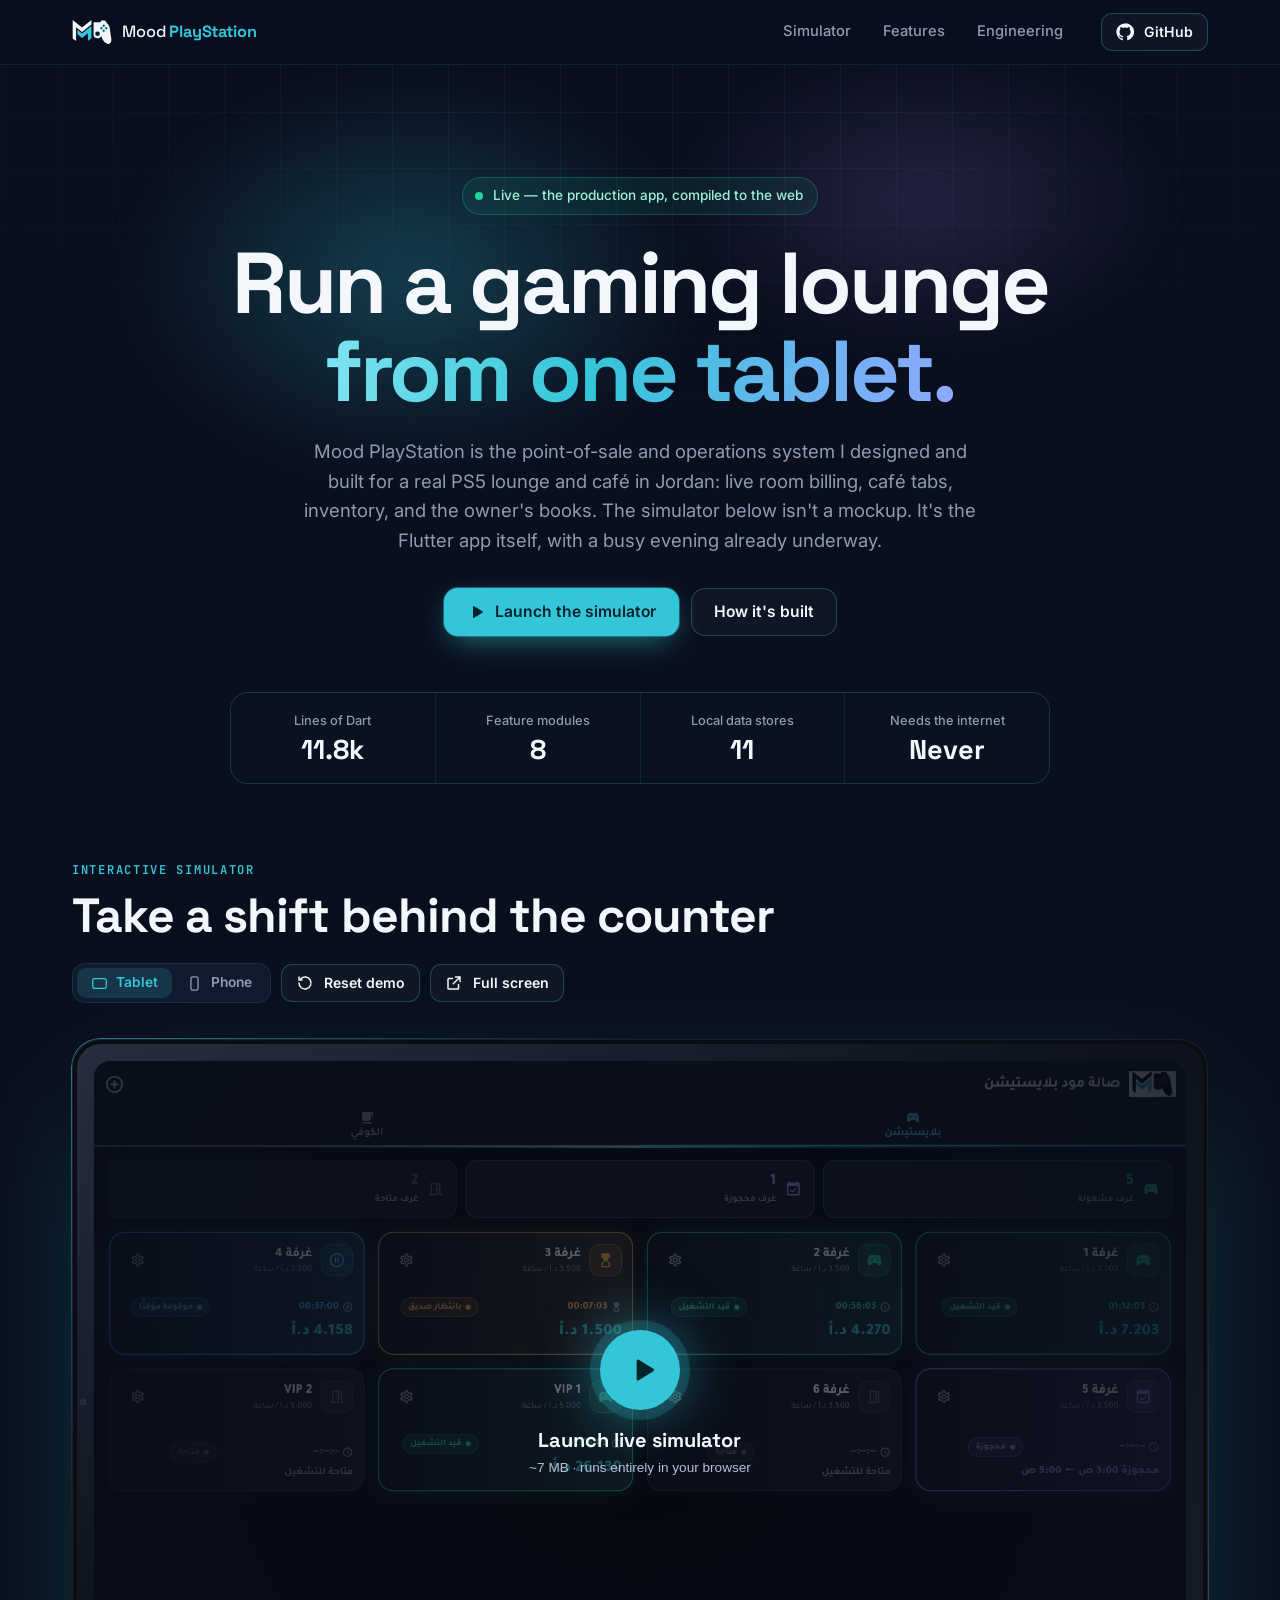
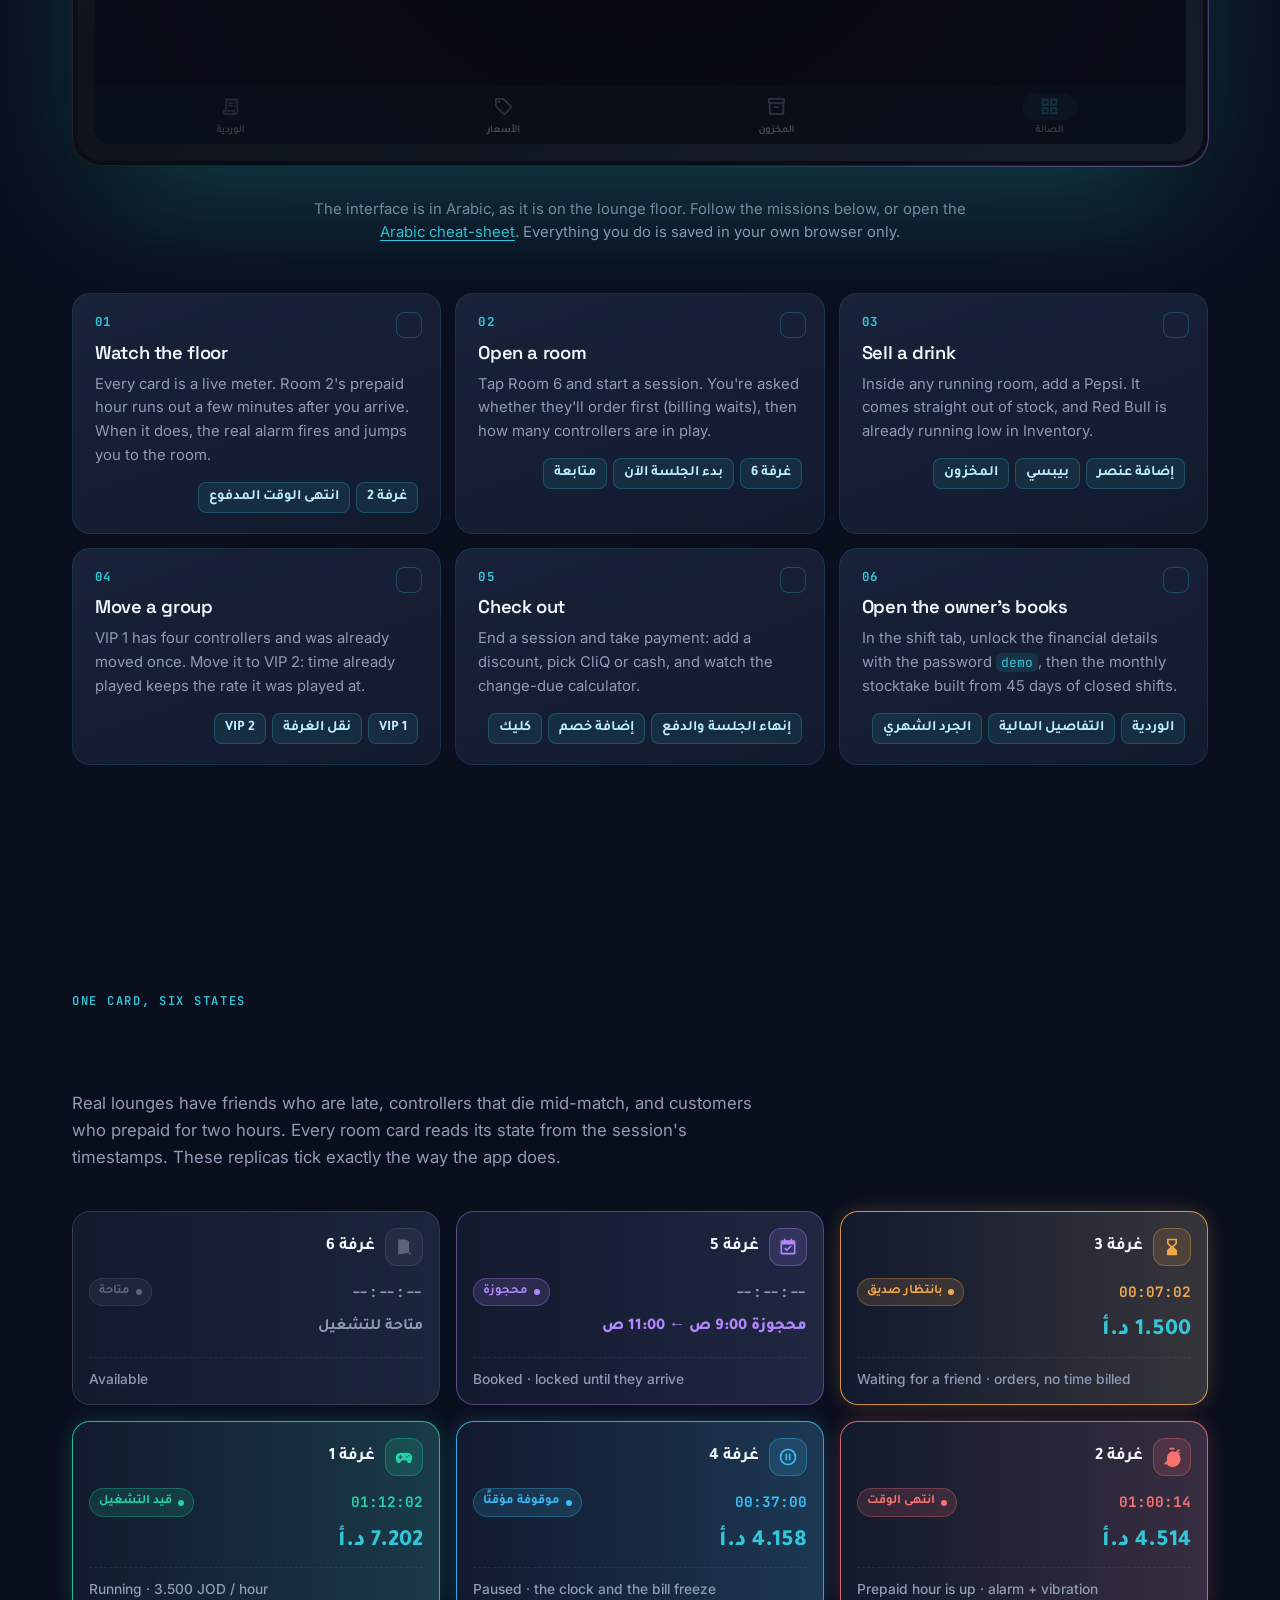
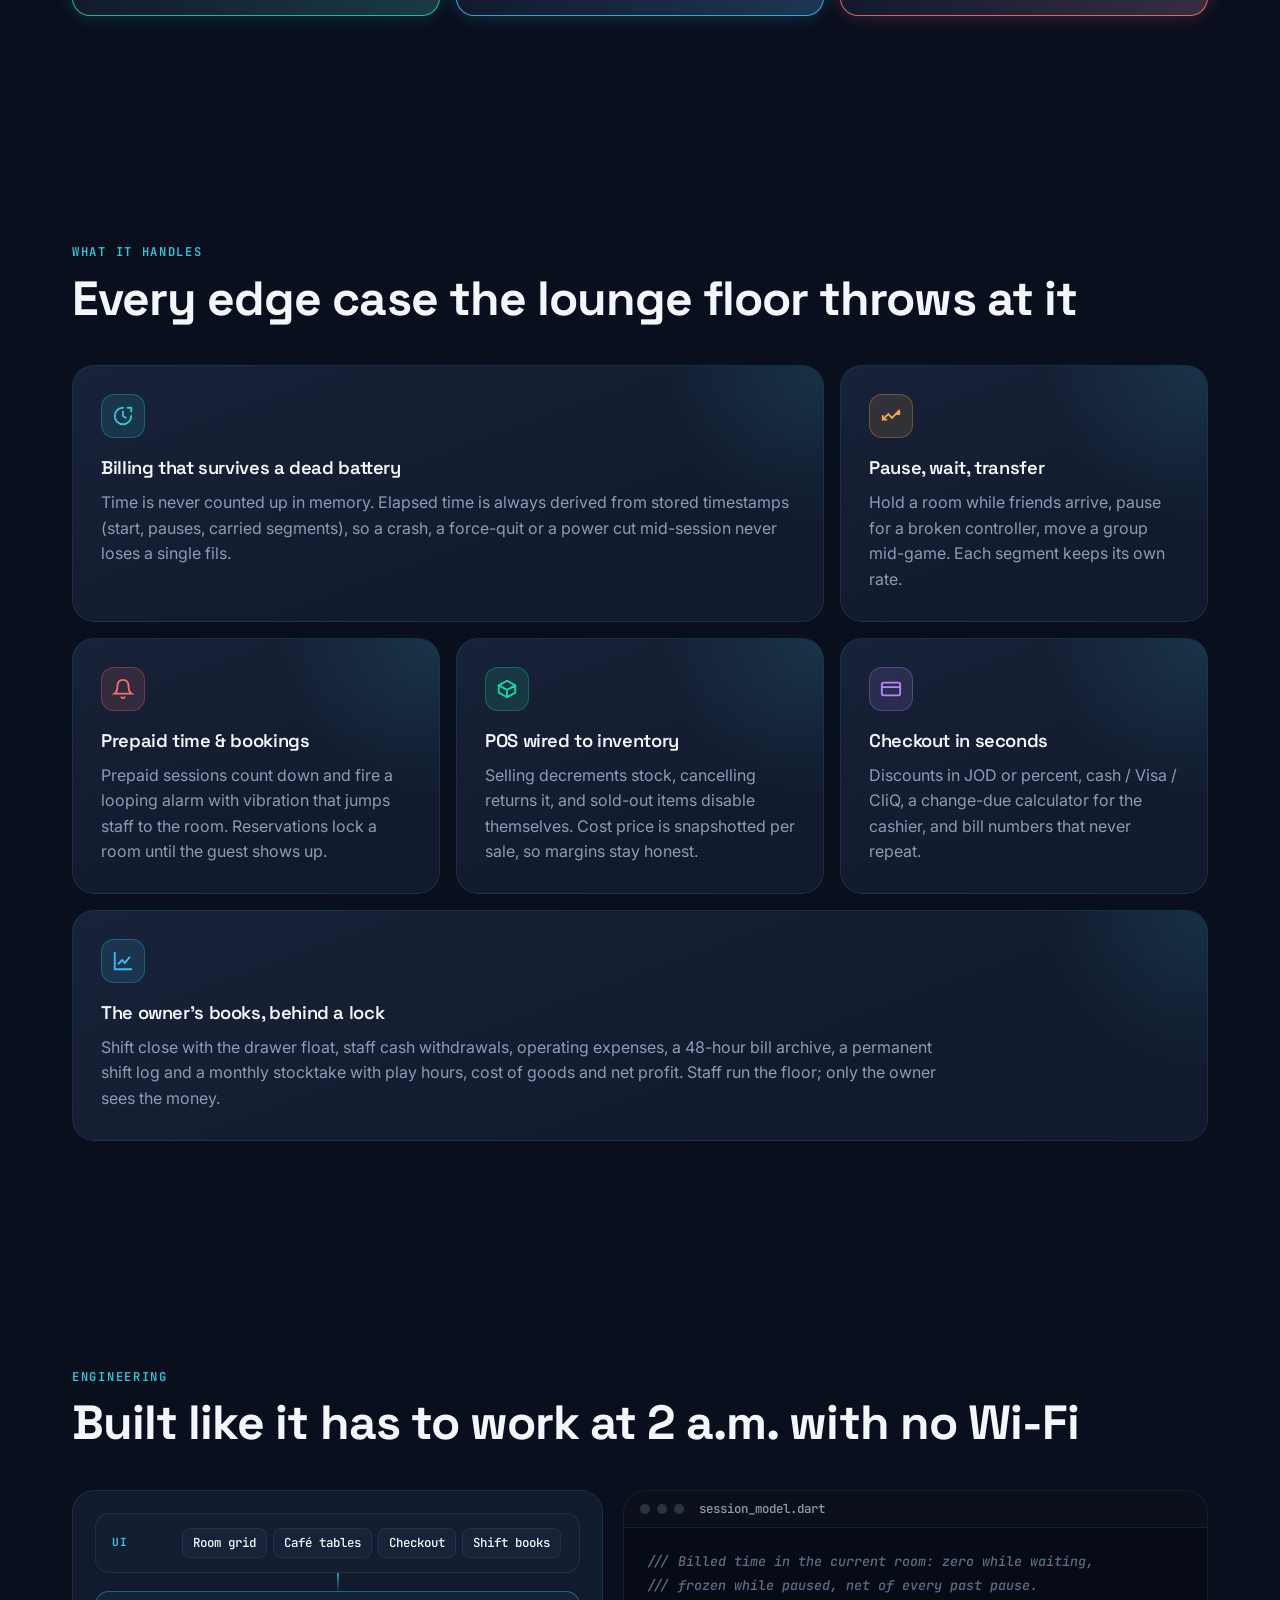
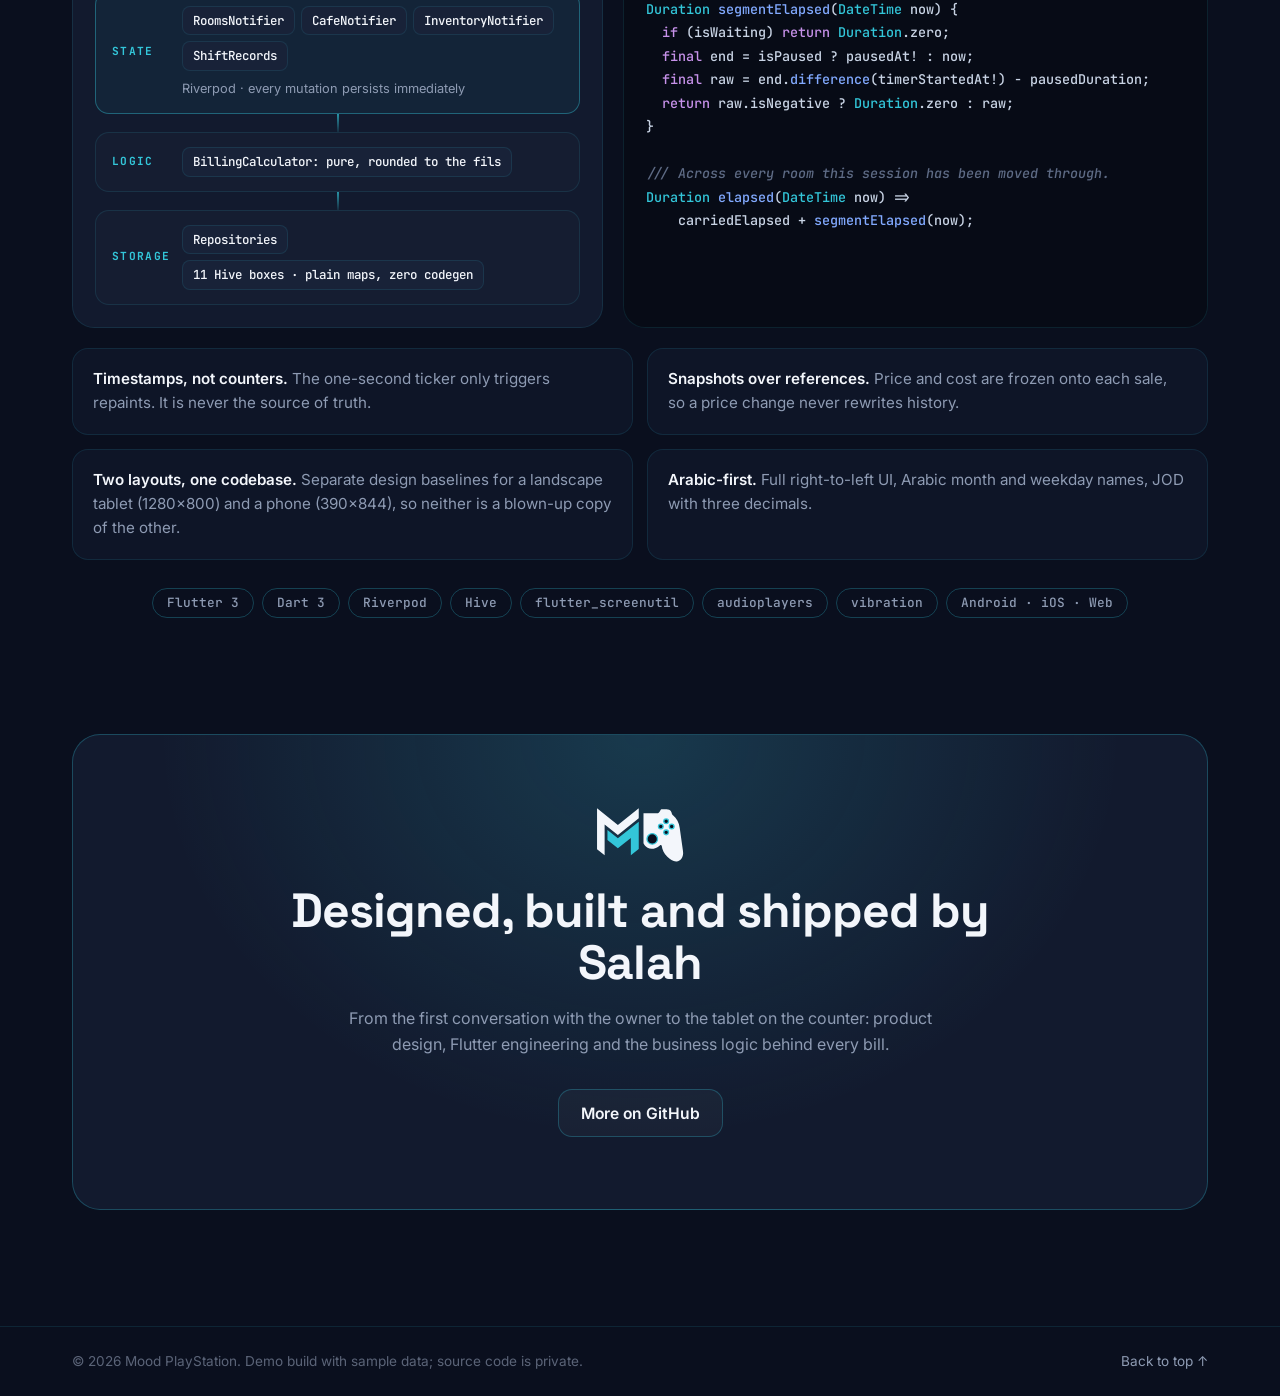
==== site/index.html @ 3b91df88 "Mood PlayStation live demo site Landing page, demo overlay for the app (seeded data, demo owner pass" ====
<!doctype html>
<html lang="en" class="no-js">
<head>
  <meta charset="utf-8">
  <meta name="viewport" content="width=device-width, initial-scale=1">
  <title>Mood PlayStation — Lounge OS, live</title>
  <meta name="description" content="The point-of-sale and operations system behind a real PS5 lounge and café in Jordan. Try the production Flutter app, running live in your browser.">
  <meta name="theme-color" content="#0A0F1E">

  <meta property="og:type" content="website">
  <meta property="og:title" content="Mood PlayStation — run a gaming lounge from one tablet">
  <meta property="og:description" content="Live room billing, café tabs, inventory and the owner's books. Try the real Flutter app in your browser.">
  <meta property="og:url" content="__SITE_URL__">
  <meta property="og:image" content="__SITE_URL__assets/og.jpg">
  <meta name="twitter:card" content="summary_large_image">

  <link rel="icon" href="assets/favicon.svg" type="image/svg+xml">
  <link rel="preconnect" href="https://fonts.googleapis.com">
  <link rel="preconnect" href="https://fonts.gstatic.com" crossorigin>
  <link href="https://fonts.googleapis.com/css2?family=Inter:wght@400;500;600&family=JetBrains+Mono:wght@500;700&family=Space+Grotesk:wght@500;600;700&family=Tajawal:wght@500;700;800&display=swap" rel="stylesheet">
  <link rel="stylesheet" href="styles.css">
</head>
<body>
  <svg width="0" height="0" style="position:absolute" aria-hidden="true">
    <symbol id="mark" viewBox="90 -20 1350 850">
      <path fill="currentColor" d="M113 0 429 252 746 0v152L429 405 228 244v468l-115-91Z"/>
      <path fill="#33C6D9" d="M271 328 429 455 746 202v414l-120 96V451L429 607 271 482Z"/>
      <path fill="currentColor" d="M818 76h210c12 0 22-8 32-21l20-35c5-4 10-4 20-4 50-2 100-4 120 14 20 15 25 35 28 50 4 15 10 20 17 25 55 45 95 115 103 195l50 350c12 90-38 150-98 156-50 4-100-36-140-71-50-45-80-115-85-167-5-13-20-15-29-5-56 52-136 65-186 37-30-15-50-40-62-68Z"/>
      <g fill="#0A0F1E" stroke="#33C6D9" stroke-width="20"><circle cx="1162" cy="197" r="36"/><circle cx="1081" cy="277" r="36"/><circle cx="1246" cy="277" r="36"/><circle cx="1162" cy="365" r="36"/><circle cx="951" cy="464" r="80"/></g>
    </symbol>
  </svg>

  <header class="nav">
    <div class="wrap nav__inner">
      <a class="brand" href="#top" aria-label="Mood PlayStation home">
        <svg class="brand__mark"><use href="#mark"/></svg>
        <span>Mood <b>PlayStation</b></span>
      </a>
      <nav class="nav__links" aria-label="Sections">
        <a href="#simulator">Simulator</a>
        <a href="#features">Features</a>
        <a href="#engineering">Engineering</a>
      </nav>
      <a class="btn btn--ghost btn--sm" data-profile="github" href="#" target="_blank" rel="noopener">
        <svg viewBox="0 0 24 24" aria-hidden="true"><path fill="currentColor" d="M12 .5a11.5 11.5 0 0 0-3.64 22.41c.58.1.79-.25.79-.56v-2c-3.2.7-3.87-1.37-3.87-1.37-.52-1.33-1.28-1.69-1.28-1.69-1.05-.72.08-.7.08-.7 1.16.08 1.77 1.19 1.77 1.19 1.03 1.77 2.7 1.26 3.36.96.1-.75.4-1.26.73-1.55-2.55-.29-5.24-1.28-5.24-5.68 0-1.26.45-2.28 1.19-3.09-.12-.29-.52-1.46.11-3.05 0 0 .97-.31 3.17 1.18a11 11 0 0 1 5.77 0c2.2-1.49 3.17-1.18 3.17-1.18.63 1.59.23 2.76.11 3.05.74.81 1.19 1.83 1.19 3.09 0 4.41-2.69 5.38-5.26 5.67.41.36.78 1.06.78 2.14v3.17c0 .31.21.67.8.56A11.5 11.5 0 0 0 12 .5Z"/></svg>
        GitHub
      </a>
    </div>
  </header>

  <main id="top">
    <!-- ───────────── Hero ───────────── -->
    <section class="hero">
      <div class="hero__glow" aria-hidden="true"></div>
      <div class="wrap hero__inner">
        <p class="pill reveal"><span class="dot dot--live"></span> Live — the production app, compiled to the web</p>
        <h1 class="reveal">Run a gaming lounge<br><span class="grad">from one tablet.</span></h1>
        <p class="lede reveal">
          Mood PlayStation is the point-of-sale and operations system I designed and built for a real
          PS5 lounge and café in Jordan: live room billing, café tabs, inventory, and the owner's books.
          The simulator below isn't a mockup. It's the Flutter app itself, with a busy evening already underway.
        </p>
        <div class="hero__cta reveal">
          <a class="btn btn--primary" href="#simulator" data-launch>
            <svg viewBox="0 0 24 24" aria-hidden="true"><path fill="currentColor" d="M8 5.14v13.72a1 1 0 0 0 1.5.86l11-6.86a1 1 0 0 0 0-1.72l-11-6.86A1 1 0 0 0 8 5.14Z"/></svg>
            Launch the simulator
          </a>
          <a class="btn btn--ghost" href="#engineering">How it's built</a>
        </div>
        <dl class="stats reveal">
          <div><dt>Lines of Dart</dt><dd data-count="11.8" data-suffix="k">11.8k</dd></div>
          <div><dt>Feature modules</dt><dd data-count="8">8</dd></div>
          <div><dt>Local data stores</dt><dd data-count="11">11</dd></div>
          <div><dt>Needs the internet</dt><dd>Never</dd></div>
        </dl>
      </div>
    </section>

    <!-- ───────────── Simulator ───────────── -->
    <section id="simulator" class="section section--sim">
      <div class="wrap">
        <div class="sim__head">
          <div>
            <p class="eyebrow">Interactive simulator</p>
            <h2>Take a shift behind the counter</h2>
          </div>
          <div class="toolbar" role="toolbar" aria-label="Simulator controls">
            <div class="seg" role="radiogroup" aria-label="Device">
              <button class="seg__btn" role="radio" data-device="tablet" aria-checked="true">
                <svg viewBox="0 0 24 24" aria-hidden="true"><rect x="2.5" y="5" width="19" height="14" rx="2.5" fill="none" stroke="currentColor" stroke-width="1.8"/></svg>
                Tablet
              </button>
              <button class="seg__btn" role="radio" data-device="phone" aria-checked="false">
                <svg viewBox="0 0 24 24" aria-hidden="true"><rect x="7" y="2.5" width="10" height="19" rx="2.5" fill="none" stroke="currentColor" stroke-width="1.8"/></svg>
                Phone
              </button>
            </div>
            <button class="btn btn--ghost btn--sm" data-reset title="Start the evening over with fresh data">
              <svg viewBox="0 0 24 24" aria-hidden="true"><path fill="none" stroke="currentColor" stroke-width="2" stroke-linecap="round" d="M4 12a8 8 0 1 0 2.34-5.66M4 4v4h4"/></svg>
              Reset demo
            </button>
            <a class="btn btn--ghost btn--sm" href="app/" target="_blank" rel="noopener">
              <svg viewBox="0 0 24 24" aria-hidden="true"><path fill="none" stroke="currentColor" stroke-width="2" stroke-linecap="round" d="M14 4h6v6M20 4l-9 9M18 14v5a1 1 0 0 1-1 1H5a1 1 0 0 1-1-1V7a1 1 0 0 1 1-1h5"/></svg>
              Full screen
            </a>
          </div>
        </div>

        <div class="stage" data-stage>
          <div class="device" data-device-frame>
            <div class="device__camera" aria-hidden="true"></div>
            <div class="screen" data-screen>
              <button class="poster" data-launch aria-label="Launch the live simulator">
                <img class="poster__img poster__img--tablet" src="assets/poster-tablet.jpg" alt="" loading="lazy">
                <img class="poster__img poster__img--phone" src="assets/poster-phone.jpg" alt="" loading="lazy">
                <span class="poster__play">
                  <span class="poster__icon"><svg viewBox="0 0 24 24" aria-hidden="true"><path fill="currentColor" d="M8 5.14v13.72a1 1 0 0 0 1.5.86l11-6.86a1 1 0 0 0 0-1.72l-11-6.86A1 1 0 0 0 8 5.14Z"/></svg></span>
                  <span class="poster__label">Launch live simulator</span>
                  <span class="poster__hint">~7 MB · runs entirely in your browser</span>
                </span>
              </button>
              <div class="loader" aria-hidden="true">
                <svg class="loader__mark"><use href="#mark"/></svg>
                <span class="loader__bar"></span>
              </div>
            </div>
          </div>
        </div>
        <p class="sim__note">
          The interface is in Arabic, as it is on the lounge floor. Follow the missions below, or open the
          <button class="linklike" data-glossary-open>Arabic cheat-sheet</button>.
          Everything you do is saved in your own browser only.
        </p>

        <ol class="missions" data-missions>
          <li class="mission reveal" data-mission="alarm">
            <button class="mission__check" aria-label="Mark as done"></button>
            <h3>Watch the floor</h3>
            <p>Every card is a live meter. Room 2's prepaid hour runs out a few minutes after you arrive. When it does, the real alarm fires and jumps you to the room.</p>
            <p class="chips" dir="rtl"><span class="ar">غرفة 2</span><span class="ar">انتهى الوقت المدفوع</span></p>
          </li>
          <li class="mission reveal" data-mission="start">
            <button class="mission__check" aria-label="Mark as done"></button>
            <h3>Open a room</h3>
            <p>Tap Room 6 and start a session. You're asked whether they'll order first (billing waits), then how many controllers are in play.</p>
            <p class="chips" dir="rtl"><span class="ar">غرفة 6</span><span class="ar">بدء الجلسة الآن</span><span class="ar">متابعة</span></p>
          </li>
          <li class="mission reveal" data-mission="sell">
            <button class="mission__check" aria-label="Mark as done"></button>
            <h3>Sell a drink</h3>
            <p>Inside any running room, add a Pepsi. It comes straight out of stock, and Red Bull is already running low in Inventory.</p>
            <p class="chips" dir="rtl"><span class="ar">إضافة عنصر</span><span class="ar">بيبسي</span><span class="ar">المخزون</span></p>
          </li>
          <li class="mission reveal" data-mission="move">
            <button class="mission__check" aria-label="Mark as done"></button>
            <h3>Move a group</h3>
            <p>VIP 1 has four controllers and was already moved once. Move it to VIP 2: time already played keeps the rate it was played at.</p>
            <p class="chips" dir="rtl"><span class="ar">VIP 1</span><span class="ar">نقل الغرفة</span><span class="ar">VIP 2</span></p>
          </li>
          <li class="mission reveal" data-mission="pay">
            <button class="mission__check" aria-label="Mark as done"></button>
            <h3>Check out</h3>
            <p>End a session and take payment: add a discount, pick CliQ or cash, and watch the change-due calculator.</p>
            <p class="chips" dir="rtl"><span class="ar">إنهاء الجلسة والدفع</span><span class="ar">إضافة خصم</span><span class="ar">كليك</span></p>
          </li>
          <li class="mission reveal" data-mission="books">
            <button class="mission__check" aria-label="Mark as done"></button>
            <h3>Open the owner's books</h3>
            <p>In the shift tab, unlock the financial details with the password <code>demo</code>, then the monthly stocktake built from 45 days of closed shifts.</p>
            <p class="chips" dir="rtl"><span class="ar">الوردية</span><span class="ar">التفاصيل المالية</span><span class="ar">الجرد الشهري</span></p>
          </li>
        </ol>
      </div>
    </section>

    <!-- ───────────── Room state machine ───────────── -->
    <section class="section">
      <div class="wrap">
        <p class="eyebrow reveal">One card, six states</p>
        <h2 class="reveal">A room is never just “free” or “busy”</h2>
        <p class="section__lede reveal">
          Real lounges have friends who are late, controllers that die mid-match, and customers who prepaid for two hours.
          Every room card reads its state from the session's timestamps. These replicas tick exactly the way the app does.
        </p>
        <div class="rooms" data-rooms>
          <article class="room reveal" style="--c: var(--empty)">
            <header><span class="room__icon"><svg viewBox="0 0 24 24"><path fill="currentColor" d="M5 21V4a1 1 0 0 1 1-1h8l4 2v16h2v-2h-2 0M14 5v14H7V5h7Zm-2 7h1v1h-1z"/></svg></span><b class="ar">غرفة 6</b></header>
            <div class="room__row"><span class="room__time">--:--:--</span><span class="status"><i></i><span class="ar">متاحة</span></span></div>
            <div class="room__total room__total--muted ar">متاحة للتشغيل</div>
            <footer>Available</footer>
          </article>
          <article class="room reveal" style="--c: var(--violet)">
            <header><span class="room__icon"><svg viewBox="0 0 24 24"><path fill="currentColor" d="M7 2v2H5a2 2 0 0 0-2 2v13a2 2 0 0 0 2 2h14a2 2 0 0 0 2-2V6a2 2 0 0 0-2-2h-2V2h-2v2H9V2H7Zm12 7v10H5V9h14Zm-8.4 8.2L7.4 14l1.4-1.4 1.8 1.8 4.6-4.6 1.4 1.4-6 6Z"/></svg></span><b class="ar">غرفة 5</b></header>
            <div class="room__row"><span class="room__time">--:--:--</span><span class="status"><i></i><span class="ar">محجوزة</span></span></div>
            <div class="room__total room__total--booked ar" data-booking></div>
            <footer>Booked · locked until they arrive</footer>
          </article>
          <article class="room room--on reveal" style="--c: var(--amber)">
            <header><span class="room__icon"><svg viewBox="0 0 24 24"><path fill="currentColor" d="M6 2h12v6l-4 4 4 4v6H6v-6l4-4-4-4V2Zm2 2v3.2l4 4 4-4V4H8Z"/></svg></span><b class="ar">غرفة 3</b></header>
            <div class="room__row"><span class="room__time" data-clock="held" data-start="-420">00:07:00</span><span class="status"><i></i><span class="ar">بانتظار صديق</span></span></div>
            <div class="room__total ar" data-total data-items="1.5">1.500 د.أ</div>
            <footer>Waiting for a friend · orders, no time billed</footer>
          </article>
          <article class="room room--on reveal" style="--c: var(--green)">
            <header><span class="room__icon"><svg viewBox="0 0 24 24"><path fill="currentColor" d="M7.5 7h9a5.5 5.5 0 0 1 5.3 7l-.9 3.3a2.6 2.6 0 0 1-4.6.9L14.6 16H9.4l-1.7 2.2a2.6 2.6 0 0 1-4.6-.9L2.2 14a5.5 5.5 0 0 1 5.3-7ZM7 10v1.5H5.5v1.5H7v1.5h1.5V13H10v-1.5H8.5V10H7Zm8.5 1a1 1 0 1 0 0 2 1 1 0 0 0 0-2Zm2.5-1.5a1 1 0 1 0 0 2 1 1 0 0 0 0-2Z"/></svg></span><b class="ar">غرفة 1</b></header>
            <div class="room__row"><span class="room__time" data-clock="run" data-start="-4320">01:12:00</span><span class="status"><i></i><span class="ar">قيد التشغيل</span></span></div>
            <div class="room__total ar" data-total data-items="3" data-rate="3.5">7.200 د.أ</div>
            <footer>Running · 3.500 JOD / hour</footer>
          </article>
          <article class="room room--on reveal" style="--c: var(--blue)">
            <header><span class="room__icon"><svg viewBox="0 0 24 24"><path fill="currentColor" d="M12 2a10 10 0 1 1 0 20 10 10 0 0 1 0-20Zm0 2a8 8 0 1 0 0 16 8 8 0 0 0 0-16ZM9 8h2v8H9V8Zm4 0h2v8h-2V8Z"/></svg></span><b class="ar">غرفة 4</b></header>
            <div class="room__row"><span class="room__time">00:37:00</span><span class="status"><i></i><span class="ar">موقوفة مؤقتًا</span></span></div>
            <div class="room__total ar">4.158 د.أ</div>
            <footer>Paused · the clock and the bill freeze</footer>
          </article>
          <article class="room room--on room--alert reveal" style="--c: var(--red)">
            <header><span class="room__icon"><svg viewBox="0 0 24 24"><path fill="currentColor" d="M9 1h6v2H9V1Zm10.03 6.39 1.42-1.42 1.41 1.42-1.42 1.41A9 9 0 0 1 5.1 20.13L3.7 21.55 2.28 20.13 20.13 2.28l1.42 1.42-2.52 2.51v1.18ZM12 5a8.9 8.9 0 0 1 5 1.53L6.53 17A9 9 0 0 1 12 5Zm7 9a7 7 0 0 1-10.47 6.08L18.08 10.5c.6 1.04.92 2.24.92 3.5Z"/></svg></span><b class="ar">غرفة 2</b></header>
            <div class="room__row"><span class="room__time" data-clock="run" data-start="-3612">01:00:12</span><span class="status"><i></i><span class="ar">انتهى الوقت</span></span></div>
            <div class="room__total ar" data-total data-items="1" data-rate="3.5">4.512 د.أ</div>
            <footer>Prepaid hour is up · alarm + vibration</footer>
          </article>
        </div>
      </div>
    </section>

    <!-- ───────────── Features ───────────── -->
    <section id="features" class="section">
      <div class="wrap">
        <p class="eyebrow reveal">What it handles</p>
        <h2 class="reveal">Every edge case the lounge floor throws at it</h2>
        <div class="bento">
          <article class="card card--wide reveal">
            <span class="card__icon" style="--c: var(--teal)"><svg viewBox="0 0 24 24"><path fill="none" stroke="currentColor" stroke-width="2" stroke-linecap="round" d="M12 7v5l3 2M21 12a9 9 0 1 1-9-9"/><path fill="none" stroke="currentColor" stroke-width="2" stroke-linecap="round" d="M17 3h4v4"/></svg></span>
            <h3>Billing that survives a dead battery</h3>
            <p>Time is never counted up in memory. Elapsed time is always derived from stored timestamps (start, pauses, carried segments), so a crash, a force-quit or a power cut mid-session never loses a single fils.</p>
          </article>
          <article class="card reveal">
            <span class="card__icon" style="--c: var(--amber)"><svg viewBox="0 0 24 24"><path fill="none" stroke="currentColor" stroke-width="2" stroke-linecap="round" d="M7 16H3v-4M3 16l6-6 4 4 8-8M21 6v4h-4"/></svg></span>
            <h3>Pause, wait, transfer</h3>
            <p>Hold a room while friends arrive, pause for a broken controller, move a group mid-game. Each segment keeps its own rate.</p>
          </article>
          <article class="card reveal">
            <span class="card__icon" style="--c: var(--red)"><svg viewBox="0 0 24 24"><path fill="none" stroke="currentColor" stroke-width="2" stroke-linecap="round" d="M6 8a6 6 0 1 1 12 0c0 7 3 9 3 9H3s3-2 3-9M10.3 21a1.94 1.94 0 0 0 3.4 0"/></svg></span>
            <h3>Prepaid time &amp; bookings</h3>
            <p>Prepaid sessions count down and fire a looping alarm with vibration that jumps staff to the room. Reservations lock a room until the guest shows up.</p>
          </article>
          <article class="card reveal">
            <span class="card__icon" style="--c: var(--green)"><svg viewBox="0 0 24 24"><path fill="none" stroke="currentColor" stroke-width="2" stroke-linecap="round" d="M21 8 12 3 3 8v8l9 5 9-5V8ZM3 8l9 5 9-5M12 13v8"/></svg></span>
            <h3>POS wired to inventory</h3>
            <p>Selling decrements stock, cancelling returns it, and sold-out items disable themselves. Cost price is snapshotted per sale, so margins stay honest.</p>
          </article>
          <article class="card reveal">
            <span class="card__icon" style="--c: var(--violet)"><svg viewBox="0 0 24 24"><rect x="2" y="5" width="20" height="14" rx="2" fill="none" stroke="currentColor" stroke-width="2"/><path stroke="currentColor" stroke-width="2" d="M2 10h20"/></svg></span>
            <h3>Checkout in seconds</h3>
            <p>Discounts in JOD or percent, cash / Visa / CliQ, a change-due calculator for the cashier, and bill numbers that never repeat.</p>
          </article>
          <article class="card card--full reveal">
            <span class="card__icon" style="--c: var(--blue)"><svg viewBox="0 0 24 24"><path fill="none" stroke="currentColor" stroke-width="2" stroke-linecap="round" d="M3 3v18h18M7 15l4-4 3 3 5-6"/></svg></span>
            <h3>The owner's books, behind a lock</h3>
            <p>Shift close with the drawer float, staff cash withdrawals, operating expenses, a 48-hour bill archive, a permanent shift log and a monthly stocktake with play hours, cost of goods and net profit. Staff run the floor; only the owner sees the money.</p>
          </article>
        </div>
      </div>
    </section>

    <!-- ───────────── Engineering ───────────── -->
    <section id="engineering" class="section">
      <div class="wrap">
        <p class="eyebrow reveal">Engineering</p>
        <h2 class="reveal">Built like it has to work at 2 a.m. with no Wi-Fi</h2>

        <div class="eng">
          <div class="arch reveal" aria-label="Architecture">
            <div class="arch__layer">
              <span class="arch__tag">UI</span>
              <div class="arch__boxes"><span>Room grid</span><span>Café tables</span><span>Checkout</span><span>Shift books</span></div>
            </div>
            <div class="arch__arrow" aria-hidden="true"></div>
            <div class="arch__layer arch__layer--accent">
              <span class="arch__tag">State</span>
              <div class="arch__boxes"><span>RoomsNotifier</span><span>CafeNotifier</span><span>InventoryNotifier</span><span>ShiftRecords</span></div>
              <p class="arch__note">Riverpod · every mutation persists immediately</p>
            </div>
            <div class="arch__arrow" aria-hidden="true"></div>
            <div class="arch__layer">
              <span class="arch__tag">Logic</span>
              <div class="arch__boxes"><span class="wide">BillingCalculator: pure, rounded to the fils</span></div>
            </div>
            <div class="arch__arrow" aria-hidden="true"></div>
            <div class="arch__layer">
              <span class="arch__tag">Storage</span>
              <div class="arch__boxes"><span>Repositories</span><span class="wide">11 Hive boxes · plain maps, zero codegen</span></div>
            </div>
          </div>

          <div class="code reveal">
            <div class="code__bar"><i></i><i></i><i></i><span>session_model.dart</span></div>
<pre><code><span class="c">/// Billed time in the current room: zero while waiting,</span>
<span class="c">/// frozen while paused, net of every past pause.</span>
<span class="t">Duration</span> <span class="f">segmentElapsed</span>(<span class="t">DateTime</span> now) {
  <span class="k">if</span> (isWaiting) <span class="k">return</span> <span class="t">Duration</span>.zero;
  <span class="k">final</span> end = isPaused ? pausedAt! : now;
  <span class="k">final</span> raw = end.<span class="f">difference</span>(timerStartedAt!) - pausedDuration;
  <span class="k">return</span> raw.isNegative ? <span class="t">Duration</span>.zero : raw;
}

<span class="c">/// Across every room this session has been moved through.</span>
<span class="t">Duration</span> <span class="f">elapsed</span>(<span class="t">DateTime</span> now) =&gt;
    carriedElapsed + <span class="f">segmentElapsed</span>(now);</code></pre>
          </div>
        </div>

        <ul class="principles">
          <li class="reveal"><b>Timestamps, not counters.</b> The one-second ticker only triggers repaints. It is never the source of truth.</li>
          <li class="reveal"><b>Snapshots over references.</b> Price and cost are frozen onto each sale, so a price change never rewrites history.</li>
          <li class="reveal"><b>Two layouts, one codebase.</b> Separate design baselines for a landscape tablet (1280×800) and a phone (390×844), so neither is a blown-up copy of the other.</li>
          <li class="reveal"><b>Arabic-first.</b> Full right-to-left UI, Arabic month and weekday names, JOD with three decimals.</li>
        </ul>

        <div class="stack reveal" aria-label="Tech stack">
          <span>Flutter 3</span><span>Dart 3</span><span>Riverpod</span><span>Hive</span><span>flutter_screenutil</span><span>audioplayers</span><span>vibration</span><span>Android · iOS · Web</span>
        </div>
      </div>
    </section>

    <!-- ───────────── Closing ───────────── -->
    <section class="section section--end">
      <div class="wrap">
      <div class="end reveal">
        <svg class="end__mark"><use href="#mark"/></svg>
        <h2>Designed, built and shipped by <span data-profile="name">Salah</span></h2>
        <p>From the first conversation with the owner to the tablet on the counter: product design, Flutter engineering and the business logic behind every bill.</p>
        <div class="hero__cta">
          <a class="btn btn--primary" data-profile="linkedin" href="#" target="_blank" rel="noopener" hidden>Connect on LinkedIn</a>
          <a class="btn btn--ghost" data-profile="github" href="#" target="_blank" rel="noopener">More on GitHub</a>
        </div>
      </div>
      </div>
    </section>
  </main>

  <footer class="foot">
    <div class="wrap foot__inner">
      <span>© <span data-year></span> Mood PlayStation. Demo build with sample data; source code is private.</span>
      <a href="#top">Back to top ↑</a>
    </div>
  </footer>

  <dialog class="glossary" data-glossary>
    <form method="dialog" class="glossary__inner">
      <header>
        <h3>Arabic cheat-sheet</h3>
        <button class="glossary__close" aria-label="Close">✕</button>
      </header>
      <dl>
        <div><dt class="ar">الصالة</dt><dd>Floor: rooms &amp; tables</dd></div>
        <div><dt class="ar">بلايستيشن</dt><dd>PS5 rooms</dd></div>
        <div><dt class="ar">الكوفي</dt><dd>Café tables</dd></div>
        <div><dt class="ar">المخزون</dt><dd>Inventory</dd></div>
        <div><dt class="ar">الأسعار</dt><dd>Pricing</dd></div>
        <div><dt class="ar">الوردية</dt><dd>Shift &amp; books</dd></div>
        <div><dt class="ar">متاحة</dt><dd>Available</dd></div>
        <div><dt class="ar">محجوزة</dt><dd>Booked</dd></div>
        <div><dt class="ar">بانتظار صديق</dt><dd>Waiting for a friend</dd></div>
        <div><dt class="ar">قيد التشغيل</dt><dd>Running</dd></div>
        <div><dt class="ar">موقوفة مؤقتًا</dt><dd>Paused</dd></div>
        <div><dt class="ar">انتهى الوقت</dt><dd>Time's up</dd></div>
        <div><dt class="ar">بدء الجلسة الآن</dt><dd>Start session now</dd></div>
        <div><dt class="ar">إضافة عنصر</dt><dd>Add item</dd></div>
        <div><dt class="ar">نقل الغرفة</dt><dd>Move to another room</dd></div>
        <div><dt class="ar">إنهاء الجلسة والدفع</dt><dd>End session &amp; pay</dd></div>
        <div><dt class="ar">كاش · فيزا · كليك</dt><dd>Cash · Visa · CliQ</dd></div>
        <div><dt class="ar">إلغاء · تأكيد</dt><dd>Cancel · Confirm</dd></div>
        <div><dt class="ar">د.أ</dt><dd>Jordanian dinar (JOD)</dd></div>
      </dl>
    </form>
  </dialog>

  <script src="main.js"></script>
</body>
</html>
---- site/styles.css ----
/* Mood PlayStation showcase — the app's own "blueprint" palette, carried
   over from lib/core/theme/app_colors.dart. */
:root {
  --bg: #0A0F1E;
  --bg-deep: #05070C;
  --surface: #121A2E;
  --surface-2: #182238;
  --line: rgba(51, 198, 217, .12);
  --line-strong: rgba(51, 198, 217, .28);
  --text: #F3F6FB;
  --muted: #8E9BB3;
  --dim: #5B6478;

  --teal: #33C6D9;
  --blue: #38BDF8;
  --green: #22D3A6;
  --amber: #F0A64B;
  --violet: #B388FF;
  --red: #F87171;
  --empty: #5B6478;

  --radius: 18px;
  --font: 'Inter', system-ui, -apple-system, 'Segoe UI', Roboto, sans-serif;
  --display: 'Space Grotesk', 'Inter', system-ui, sans-serif;
  --mono: 'JetBrains Mono', ui-monospace, SFMono-Regular, Menlo, monospace;
  --arabic: 'Tajawal', 'Geeza Pro', 'Noto Naskh Arabic', sans-serif;
  color-scheme: dark;
}

*, *::before, *::after { box-sizing: border-box; }
[hidden] { display: none !important; }
html { scroll-behavior: smooth; scroll-padding-top: 80px; }
body {
  margin: 0;
  background: var(--bg);
  color: var(--text);
  font: 400 16px/1.6 var(--font);
  -webkit-font-smoothing: antialiased;
  overflow-x: hidden;
}
/* Blueprint grid, fading out from the top of the page. */
body::before {
  content: "";
  position: fixed;
  inset: 0;
  z-index: -1;
  background-image:
    linear-gradient(var(--line) 1px, transparent 1px),
    linear-gradient(90deg, var(--line) 1px, transparent 1px);
  background-size: 56px 56px;
  -webkit-mask-image: radial-gradient(ellipse 80% 60% at 50% 0%, #000 30%, transparent 80%);
  mask-image: radial-gradient(ellipse 80% 60% at 50% 0%, #000 30%, transparent 80%);
  opacity: .55;
  pointer-events: none;
}
img { max-width: 100%; }
a { color: inherit; }
h1, h2, h3 { font-family: var(--display); letter-spacing: -.02em; margin: 0; }
h2 { font-size: clamp(1.9rem, 1.2rem + 2.4vw, 3rem); line-height: 1.1; font-weight: 700; }
h3 { font-size: 1.15rem; font-weight: 600; line-height: 1.3; }
p { margin: 0; }
code {
  font-family: var(--mono);
  font-size: .88em;
  background: rgba(51, 198, 217, .12);
  color: var(--teal);
  padding: .1em .4em;
  border-radius: 6px;
}
.wrap { width: 100%; max-width: 1200px; margin-inline: auto; padding-inline: clamp(16px, 4vw, 32px); }
.ar { font-family: var(--arabic); direction: rtl; unicode-bidi: isolate; }

:where(a, button):focus-visible { outline: 2px solid var(--teal); outline-offset: 3px; }

/* ── Buttons ─────────────────────────────────────────────── */
.btn {
  --h: 48px;
  display: inline-flex;
  align-items: center;
  justify-content: center;
  gap: 10px;
  height: var(--h);
  padding: 0 22px;
  border: 1px solid transparent;
  border-radius: 14px;
  font: 600 .98rem/1 var(--font);
  text-decoration: none;
  white-space: nowrap;
  cursor: pointer;
  transition: transform .15s ease, box-shadow .25s ease, background .2s, border-color .2s;
}
.btn svg { width: 18px; height: 18px; flex: none; }
.btn--sm { --h: 38px; padding: 0 14px; border-radius: 11px; font-size: .88rem; }
.btn--primary {
  background: var(--teal);
  color: #06222A;
  box-shadow: 0 0 0 1px rgba(51, 198, 217, .4), 0 10px 30px -8px rgba(51, 198, 217, .6);
}
.btn--primary:hover {
  transform: translateY(-1px);
  box-shadow: 0 0 0 1px rgba(51, 198, 217, .6), 0 16px 40px -8px rgba(51, 198, 217, .75);
}
.btn--ghost { background: rgba(255, 255, 255, .03); border-color: var(--line-strong); color: var(--text); }
.btn--ghost:hover { background: rgba(51, 198, 217, .08); border-color: rgba(51, 198, 217, .5); }

/* ── Nav ─────────────────────────────────────────────────── */
.nav {
  position: sticky;
  top: 0;
  z-index: 50;
  background: rgba(10, 15, 30, .72);
  -webkit-backdrop-filter: blur(14px) saturate(140%);
  backdrop-filter: blur(14px) saturate(140%);
  border-bottom: 1px solid var(--line);
}
.nav__inner { display: flex; align-items: center; gap: 24px; height: 64px; }
.brand {
  display: flex;
  align-items: center;
  gap: 10px;
  color: var(--text);
  text-decoration: none;
  font: 500 1.02rem/1 var(--display);
  letter-spacing: -.01em;
}
.brand b { font-weight: 700; color: var(--teal); }
.brand__mark { width: 40px; height: 26px; color: var(--text); }
.nav__links { display: flex; gap: 4px; margin-inline-start: auto; }
.nav__links a {
  padding: 8px 14px;
  border-radius: 10px;
  color: var(--muted);
  font-size: .92rem;
  font-weight: 500;
  text-decoration: none;
  transition: color .2s, background .2s;
}
.nav__links a:hover { color: var(--text); background: rgba(255, 255, 255, .04); }
@media (max-width: 640px) {
  .nav__links { display: none; }
  .nav .btn { margin-inline-start: auto; }
}

/* ── Hero ────────────────────────────────────────────────── */
.hero {
  position: relative;
  padding-block: clamp(56px, 9vw, 112px) clamp(32px, 5vw, 56px);
  text-align: center;
  isolation: isolate;
}
.hero__glow {
  position: absolute;
  inset: -10% 0 auto;
  height: 760px;
  z-index: -1;
  background:
    radial-gradient(closest-side at 32% 38%, rgba(51, 198, 217, .26), transparent 70%),
    radial-gradient(closest-side at 72% 28%, rgba(179, 136, 255, .16), transparent 70%);
  filter: blur(24px);
  pointer-events: none;
}
.hero__inner { display: flex; flex-direction: column; align-items: center; }
.pill {
  display: inline-flex;
  align-items: center;
  gap: 10px;
  padding: 7px 14px 7px 12px;
  border-radius: 999px;
  background: rgba(34, 211, 166, .08);
  border: 1px solid rgba(34, 211, 166, .28);
  color: #9FF0D9;
  font-size: .85rem;
  font-weight: 500;
}
.dot { width: 8px; height: 8px; border-radius: 50%; background: var(--green); flex: none; }
.dot--live { animation: ping 2s infinite; }
@keyframes ping {
  0% { box-shadow: 0 0 0 0 rgba(34, 211, 166, .6); }
  70%, 100% { box-shadow: 0 0 0 8px rgba(34, 211, 166, 0); }
}
.hero h1 {
  margin-top: 24px;
  font-size: clamp(2.5rem, 1.3rem + 5.4vw, 5.4rem);
  line-height: 1.02;
  font-weight: 700;
  letter-spacing: -.035em;
}
.grad {
  background: linear-gradient(95deg, #7FE3F0 0%, var(--teal) 42%, #8FA8FF 100%);
  -webkit-background-clip: text;
  background-clip: text;
  color: transparent;
}
.lede {
  margin-top: 22px;
  max-width: 690px;
  color: var(--muted);
  font-size: clamp(1rem, .95rem + .35vw, 1.16rem);
}
.hero__cta { display: flex; flex-wrap: wrap; gap: 12px; justify-content: center; margin-top: 32px; }
.stats {
  display: grid;
  grid-template-columns: repeat(4, minmax(0, 1fr));
  gap: 1px;
  width: 100%;
  max-width: 820px;
  margin: 56px 0 0;
  background: var(--line);
  border: 1px solid var(--line);
  border-radius: 18px;
  overflow: hidden;
}
.stats div { padding: 18px 12px; background: rgba(10, 15, 30, .88); }
.stats dt { color: var(--muted); font-size: .8rem; font-weight: 500; }
.stats dd { margin: 4px 0 0; font: 700 1.7rem/1.1 var(--display); }
@media (max-width: 640px) { .stats { grid-template-columns: repeat(2, minmax(0, 1fr)); } }

/* ── Sections ────────────────────────────────────────────── */
.section { padding-block: clamp(64px, 9vw, 120px); }
.eyebrow {
  margin-bottom: 14px;
  color: var(--teal);
  font: 600 .76rem/1 var(--mono);
  letter-spacing: .14em;
  text-transform: uppercase;
}
.section__lede { margin-top: 16px; max-width: 700px; color: var(--muted); font-size: 1.05rem; }

/* ── Simulator ───────────────────────────────────────────── */
.section--sim { padding-top: 24px; }
.sim__head {
  display: flex;
  flex-wrap: wrap;
  gap: 20px;
  align-items: flex-end;
  justify-content: space-between;
  margin-bottom: 28px;
}
.toolbar { display: flex; flex-wrap: wrap; gap: 10px; align-items: center; }
.seg {
  display: inline-flex;
  padding: 4px;
  border-radius: 13px;
  background: var(--surface);
  border: 1px solid var(--line);
}
.seg__btn {
  display: inline-flex;
  align-items: center;
  gap: 8px;
  height: 30px;
  padding: 0 14px;
  border: 0;
  border-radius: 9px;
  background: transparent;
  color: var(--muted);
  font: 600 .86rem/1 var(--font);
  cursor: pointer;
  transition: background .2s, color .2s;
}
.seg__btn svg { width: 17px; height: 17px; }
.seg__btn:hover { color: var(--text); }
.seg__btn[aria-checked="true"] { background: rgba(51, 198, 217, .16); color: var(--teal); }

.stage { display: flex; justify-content: center; padding-block: 8px; }

/* The device is drawn at the app's real logical size and scaled with
   --s, so Flutter lays out exactly as it would on that hardware. */
.device {
  --s: .6;
  --w: 1280px;
  --h: 800px;
  --bezel: 22px;
  --radius: 34px;
  position: relative;
  padding: var(--bezel);
  border-radius: calc(var(--radius) * max(var(--s), .6));
  background: linear-gradient(150deg, #262e3f 0%, #0d121c 45%, #171d2a 100%);
  box-shadow:
    inset 0 0 0 1px rgba(255, 255, 255, .08),
    inset 0 0 0 5px #0a0d14,
    0 50px 120px -30px rgba(51, 198, 217, .35),
    0 30px 60px -10px rgba(0, 0, 0, .7);
}
.device::before {
  content: "";
  position: absolute;
  inset: -1px;
  padding: 1px;
  border-radius: inherit;
  background: linear-gradient(140deg, rgba(51, 198, 217, .6), transparent 30%, transparent 70%, rgba(179, 136, 255, .45));
  -webkit-mask: linear-gradient(#000 0 0) content-box, linear-gradient(#000 0 0);
  -webkit-mask-composite: xor;
  mask-composite: exclude;
  pointer-events: none;
}
.device__camera {
  position: absolute;
  top: 50%;
  left: calc(var(--bezel) / 2);
  width: 6px;
  height: 6px;
  translate: -50% -50%;
  border-radius: 50%;
  background: #1b2231;
  box-shadow: inset 0 0 0 1.5px #2b3446;
}
.device.is-phone .device__camera { top: calc(var(--bezel) + 12px * var(--s) + 9px); left: 50%; width: 76px; height: 20px; border-radius: 12px; background: #000; box-shadow: none; z-index: 3; }
.screen {
  position: relative;
  width: calc(var(--w) * var(--s));
  height: calc(var(--h) * var(--s));
  overflow: hidden;
  border-radius: calc(var(--radius) * max(var(--s), .6) - var(--bezel) * .55);
  background: var(--bg);
}
.screen iframe {
  position: absolute;
  top: 0;
  left: 0;
  width: var(--w);
  height: var(--h);
  border: 0;
  background: var(--bg);
  transform: scale(var(--s));
  transform-origin: 0 0;
}

.poster {
  position: absolute;
  inset: 0;
  z-index: 2;
  display: block;
  width: 100%;
  height: 100%;
  padding: 0;
  border: 0;
  background: var(--bg);
  color: var(--text);
  cursor: pointer;
}
.poster__img {
  position: absolute;
  inset: 0;
  width: 100%;
  height: 100%;
  object-fit: cover;
  object-position: top;
  filter: saturate(.9) brightness(.5);
  transition: filter .4s, transform .8s cubic-bezier(.2, .7, .2, 1);
}
.poster__img--phone { display: none; }
.is-phone .poster__img--tablet { display: none; }
.is-phone .poster__img--phone { display: block; }
.poster:hover .poster__img { filter: saturate(1) brightness(.6); transform: scale(1.02); }
.poster__play {
  position: absolute;
  inset: 0;
  display: flex;
  flex-direction: column;
  align-items: center;
  justify-content: center;
  gap: 8px;
  padding: 16px;
  background: radial-gradient(circle at 50% 50%, rgba(10, 15, 30, .15), rgba(10, 15, 30, .7));
  text-align: center;
}
.poster__icon {
  display: grid;
  place-items: center;
  width: 80px;
  height: 80px;
  margin-bottom: 10px;
  border-radius: 50%;
  background: var(--teal);
  color: #06222A;
  box-shadow: 0 0 0 10px rgba(51, 198, 217, .18), 0 0 60px rgba(51, 198, 217, .6);
  transition: transform .25s;
}
.poster__icon svg { width: 32px; height: 32px; margin-left: 4px; }
.poster:hover .poster__icon { transform: scale(1.07); }
.poster__label { font: 700 1.25rem/1.2 var(--display); }
.poster__hint { color: #B5C1D6; font-size: .85rem; }
.is-live .poster { display: none; }

.loader {
  position: absolute;
  inset: 0;
  z-index: 1;
  display: none;
  flex-direction: column;
  align-items: center;
  justify-content: center;
  gap: 22px;
  background: radial-gradient(circle at 50% 45%, #13213b 0, var(--bg) 62%);
}
.is-loading .loader { display: flex; }
.loader__mark { width: 90px; height: 56px; color: var(--text); animation: pulse 1.6s ease-in-out infinite; }
.loader__bar { width: 140px; height: 3px; border-radius: 3px; background: rgba(51, 198, 217, .16); overflow: hidden; }
.loader__bar::after { content: ""; display: block; width: 40%; height: 100%; background: var(--teal); animation: slide 1.1s ease-in-out infinite; }
@keyframes pulse { 50% { transform: scale(.94); opacity: .72; } }
@keyframes slide { from { transform: translateX(-100%); } to { transform: translateX(260%); } }

.sim__note { max-width: 720px; margin: 24px auto 0; color: var(--muted); font-size: .93rem; text-align: center; }
.linklike {
  padding: 0;
  border: 0;
  background: none;
  color: var(--teal);
  font: inherit;
  text-decoration: underline;
  text-underline-offset: 3px;
  cursor: pointer;
}

.missions {
  display: grid;
  grid-template-columns: repeat(3, minmax(0, 1fr));
  gap: 14px;
  margin: 48px 0 0;
  padding: 0;
  list-style: none;
  counter-reset: mission;
}
@media (max-width: 980px) { .missions { grid-template-columns: repeat(2, minmax(0, 1fr)); } }
@media (max-width: 620px) { .missions { grid-template-columns: 1fr; } }
.mission {
  position: relative;
  padding: 22px 22px 20px;
  border-radius: var(--radius);
  background: linear-gradient(160deg, var(--surface-2), var(--surface));
  border: 1px solid var(--line);
  counter-increment: mission;
  transition: border-color .25s;
}
.mission::before {
  content: "0" counter(mission);
  display: block;
  margin-bottom: 12px;
  color: var(--teal);
  font: 700 .78rem/1 var(--mono);
  letter-spacing: .1em;
}
.mission h3 { padding-inline-end: 36px; }
.mission p { margin-top: 8px; color: var(--muted); font-size: .93rem; }
.mission__check {
  position: absolute;
  top: 18px;
  right: 18px;
  display: grid;
  place-items: center;
  width: 26px;
  height: 26px;
  border: 1.5px solid var(--line-strong);
  border-radius: 8px;
  background: transparent;
  cursor: pointer;
  transition: background .2s, border-color .2s;
}
.mission__check:hover { border-color: var(--teal); }
.mission__check::after {
  content: "";
  width: 12px;
  height: 7px;
  border-left: 2px solid #06222A;
  border-bottom: 2px solid #06222A;
  transform: translate(0, -1px) rotate(-45deg);
  opacity: 0;
}
.mission.is-done { border-color: rgba(34, 211, 166, .45); }
.mission.is-done .mission__check { background: var(--green); border-color: var(--green); }
.mission.is-done .mission__check::after { opacity: 1; }
.mission.is-done h3 { color: var(--green); }
.chips { display: flex; flex-wrap: wrap; gap: 6px; margin-top: 14px !important; }
.chips .ar {
  padding: 3px 10px;
  border-radius: 8px;
  background: rgba(51, 198, 217, .1);
  border: 1px solid rgba(51, 198, 217, .25);
  color: #BDEFF6;
  font-size: .9rem;
  font-weight: 700;
}

/* ── Room replicas (mirrors room_card.dart) ──────────────── */
.rooms {
  display: grid;
  grid-template-columns: repeat(3, minmax(0, 1fr));
  gap: 16px;
  margin-top: 40px;
}
@media (max-width: 900px) { .rooms { grid-template-columns: repeat(2, minmax(0, 1fr)); } }
@media (max-width: 560px) { .rooms { grid-template-columns: 1fr; } }
.room {
  --c: var(--teal);
  display: flex;
  flex-direction: column;
  gap: 12px;
  padding: 16px;
  direction: rtl;
  border-radius: 18px;
  background: linear-gradient(to left, color-mix(in srgb, var(--c) 5%, var(--surface-2)), var(--surface));
  border: 1.2px solid color-mix(in srgb, var(--c) 38%, transparent);
}
.room--on {
  background: linear-gradient(to left, color-mix(in srgb, var(--c) 14%, var(--surface-2)), var(--surface));
  border-color: color-mix(in srgb, var(--c) 85%, transparent);
  box-shadow: 0 0 22px -4px color-mix(in srgb, var(--c) 32%, transparent);
}
.room header { display: flex; align-items: center; gap: 10px; }
.room__icon {
  display: grid;
  place-items: center;
  width: 38px;
  height: 38px;
  border-radius: 12px;
  color: var(--c);
  background: color-mix(in srgb, var(--c) 14%, transparent);
  border: 1px solid color-mix(in srgb, var(--c) 35%, transparent);
}
.room__icon svg { width: 20px; height: 20px; }
.room header b { font-size: 1.08rem; font-weight: 700; }
.room__row { display: flex; align-items: center; justify-content: space-between; gap: 8px; }
.room__time { direction: ltr; color: var(--c); font: 700 .9rem/1 var(--mono); font-variant-numeric: tabular-nums; }
.room:not(.room--on) .room__time { color: var(--muted); }
.status {
  display: inline-flex;
  align-items: center;
  gap: 6px;
  padding: 3px 9px;
  border-radius: 999px;
  color: var(--c);
  background: color-mix(in srgb, var(--c) 14%, transparent);
  border: 1px solid color-mix(in srgb, var(--c) 30%, transparent);
  font-size: .8rem;
  font-weight: 700;
}
.status i { width: 6px; height: 6px; border-radius: 50%; background: var(--c); }
.room__total { color: var(--teal); font: 800 1.45rem/1.15 var(--arabic); }
.room__total--muted { color: var(--muted); font-size: .98rem; font-weight: 600; }
.room__total--booked { color: var(--violet); font-size: 1.02rem; }
.room footer {
  direction: ltr;
  margin-top: auto;
  padding-top: 12px;
  border-top: 1px dashed var(--line);
  color: var(--muted);
  font: 500 .86rem/1.35 var(--font);
}
.room--alert { animation: alert 1.6s ease-in-out infinite; }
@keyframes alert { 50% { box-shadow: 0 0 36px -2px color-mix(in srgb, var(--red) 60%, transparent); } }

/* ── Features ────────────────────────────────────────────── */
.bento {
  display: grid;
  grid-template-columns: repeat(3, minmax(0, 1fr));
  gap: 16px;
  margin-top: 40px;
}
.card {
  position: relative;
  padding: 28px;
  overflow: hidden;
  border-radius: 22px;
  background: linear-gradient(160deg, var(--surface-2), var(--surface) 70%);
  border: 1px solid var(--line);
  transition: border-color .3s, transform .3s;
}
.card::after {
  content: "";
  position: absolute;
  top: -140px;
  right: -140px;
  width: 300px;
  height: 300px;
  background: radial-gradient(closest-side, rgba(51, 198, 217, .12), transparent);
  pointer-events: none;
}
.card:hover { border-color: var(--line-strong); transform: translateY(-2px); }
.card--wide { grid-column: span 2; }
.card--full { grid-column: 1 / -1; }
.card--full p { max-width: 860px; }
.card__icon {
  display: grid;
  place-items: center;
  width: 44px;
  height: 44px;
  margin-bottom: 18px;
  border-radius: 13px;
  color: var(--c);
  background: color-mix(in srgb, var(--c) 13%, transparent);
  border: 1px solid color-mix(in srgb, var(--c) 30%, transparent);
}
.card__icon svg { width: 22px; height: 22px; }
.card p { margin-top: 10px; color: var(--muted); }
@media (max-width: 900px) { .bento { grid-template-columns: repeat(2, minmax(0, 1fr)); } }
@media (max-width: 600px) {
  .bento { grid-template-columns: 1fr; }
  .card--wide { grid-column: auto; }
}

/* ── Engineering ─────────────────────────────────────────── */
.eng {
  display: grid;
  grid-template-columns: minmax(0, 1fr) minmax(0, 1.1fr);
  gap: 20px;
  margin-top: 40px;
}
@media (max-width: 960px) { .eng { grid-template-columns: 1fr; } }
.arch {
  display: flex;
  flex-direction: column;
  padding: 22px;
  border-radius: 22px;
  background: var(--surface);
  border: 1px solid var(--line);
}
.arch__layer {
  position: relative;
  padding: 14px 14px 14px 86px;
  border-radius: 14px;
  background: rgba(255, 255, 255, .015);
  border: 1px solid var(--line);
}
.arch__layer--accent { background: rgba(51, 198, 217, .06); border-color: rgba(51, 198, 217, .4); }
.arch__tag {
  position: absolute;
  top: 50%;
  left: 16px;
  translate: 0 -50%;
  color: var(--teal);
  font: 700 .7rem/1 var(--mono);
  letter-spacing: .12em;
  text-transform: uppercase;
}
.arch__boxes { display: flex; flex-wrap: wrap; gap: 6px; }
.arch__boxes span {
  padding: 6px 10px;
  border-radius: 8px;
  background: var(--surface-2);
  border: 1px solid var(--line);
  font: 500 .78rem/1.25 var(--mono);
}
.arch__note { margin-top: 8px; color: var(--muted); font-size: .8rem; }
.arch__arrow { width: 2px; height: 18px; margin: 0 auto; background: linear-gradient(rgba(51, 198, 217, .7), rgba(51, 198, 217, .1)); }
@media (max-width: 480px) {
  .arch__layer { padding-left: 14px; }
  .arch__tag { position: static; display: block; margin-bottom: 10px; translate: none; }
}
.code {
  display: flex;
  flex-direction: column;
  overflow: hidden;
  border-radius: 22px;
  background: #070B16;
  border: 1px solid var(--line);
}
.code__bar {
  display: flex;
  align-items: center;
  gap: 7px;
  padding: 12px 16px;
  background: rgba(255, 255, 255, .02);
  border-bottom: 1px solid var(--line);
}
.code__bar i { width: 10px; height: 10px; border-radius: 50%; background: #2a3244; }
.code__bar span { margin-left: 8px; color: var(--muted); font: 500 .78rem/1 var(--mono); }
.code pre {
  flex: 1;
  margin: 0;
  padding: 22px;
  overflow-x: auto;
  color: #C9D4E5;
  font: 500 .84rem/1.75 var(--mono);
}
.code code { padding: 0; background: none; color: inherit; font-size: inherit; }
.code .c { color: #5E6B85; font-style: italic; }
.code .k { color: #C792EA; }
.code .t { color: var(--teal); }
.code .f { color: #82AAFF; }
.principles {
  display: grid;
  grid-template-columns: repeat(2, minmax(0, 1fr));
  gap: 14px;
  margin: 20px 0 0;
  padding: 0;
  list-style: none;
}
.principles li {
  padding: 18px 20px;
  border-radius: 16px;
  background: rgba(18, 26, 46, .6);
  border: 1px solid var(--line);
  color: var(--muted);
  font-size: .95rem;
}
.principles b { color: var(--text); font-weight: 600; }
@media (max-width: 760px) { .principles { grid-template-columns: 1fr; } }
.stack { display: flex; flex-wrap: wrap; justify-content: center; gap: 8px; margin-top: 28px; }
.stack span {
  padding: 8px 14px;
  border-radius: 999px;
  border: 1px solid var(--line-strong);
  color: var(--muted);
  font: 500 .8rem/1 var(--mono);
}

/* ── Closing & footer ────────────────────────────────────── */
.section--end { padding-top: 0; }
.end {
  display: flex;
  flex-direction: column;
  align-items: center;
  padding: clamp(40px, 6vw, 72px) clamp(20px, 4vw, 48px);
  text-align: center;
  border-radius: 28px;
  background: radial-gradient(ellipse at 50% 0%, rgba(51, 198, 217, .18), transparent 60%), var(--surface);
  border: 1px solid var(--line-strong);
}
.end__mark { width: 90px; height: 56px; margin-bottom: 22px; color: var(--text); }
.end h2 { max-width: 760px; }
.end p { max-width: 600px; margin-top: 16px; color: var(--muted); }
.foot { padding-block: 24px; border-top: 1px solid var(--line); color: var(--dim); font-size: .85rem; }
.foot__inner { display: flex; flex-wrap: wrap; justify-content: space-between; gap: 12px; }
.foot a { color: var(--muted); text-decoration: none; }
.foot a:hover { color: var(--text); }

/* ── Cheat-sheet dialog ──────────────────────────────────── */
.glossary {
  width: min(520px, calc(100vw - 32px));
  max-height: min(720px, calc(100vh - 48px));
  padding: 0;
  border: 1px solid var(--line-strong);
  border-radius: 22px;
  background: var(--surface);
  color: var(--text);
}
.glossary::backdrop { background: rgba(5, 7, 12, .7); -webkit-backdrop-filter: blur(4px); backdrop-filter: blur(4px); }
.glossary__inner { display: flex; flex-direction: column; max-height: inherit; }
.glossary header {
  display: flex;
  align-items: center;
  justify-content: space-between;
  padding: 18px 22px;
  border-bottom: 1px solid var(--line);
}
.glossary__close {
  width: 34px;
  height: 34px;
  border: 1px solid var(--line);
  border-radius: 10px;
  background: transparent;
  color: var(--muted);
  cursor: pointer;
}
.glossary dl { margin: 0; padding: 6px 22px 20px; overflow-y: auto; }
.glossary dl div { display: flex; align-items: baseline; justify-content: space-between; gap: 16px; padding: 10px 0; border-bottom: 1px solid var(--line); }
.glossary dt { color: var(--teal); font-size: 1.08rem; font-weight: 700; }
.glossary dd { margin: 0; color: var(--muted); text-align: right; }

/* ── Motion ──────────────────────────────────────────────── */
.reveal { opacity: 0; transform: translateY(16px); transition: opacity .7s ease, transform .7s cubic-bezier(.2, .7, .2, 1); }
.reveal.is-in, .no-js .reveal { opacity: 1; transform: none; }
@media (prefers-reduced-motion: reduce) {
  *, *::before, *::after { animation: none !important; transition: none !important; }
  html { scroll-behavior: auto; }
  .reveal { opacity: 1; transform: none; }
}
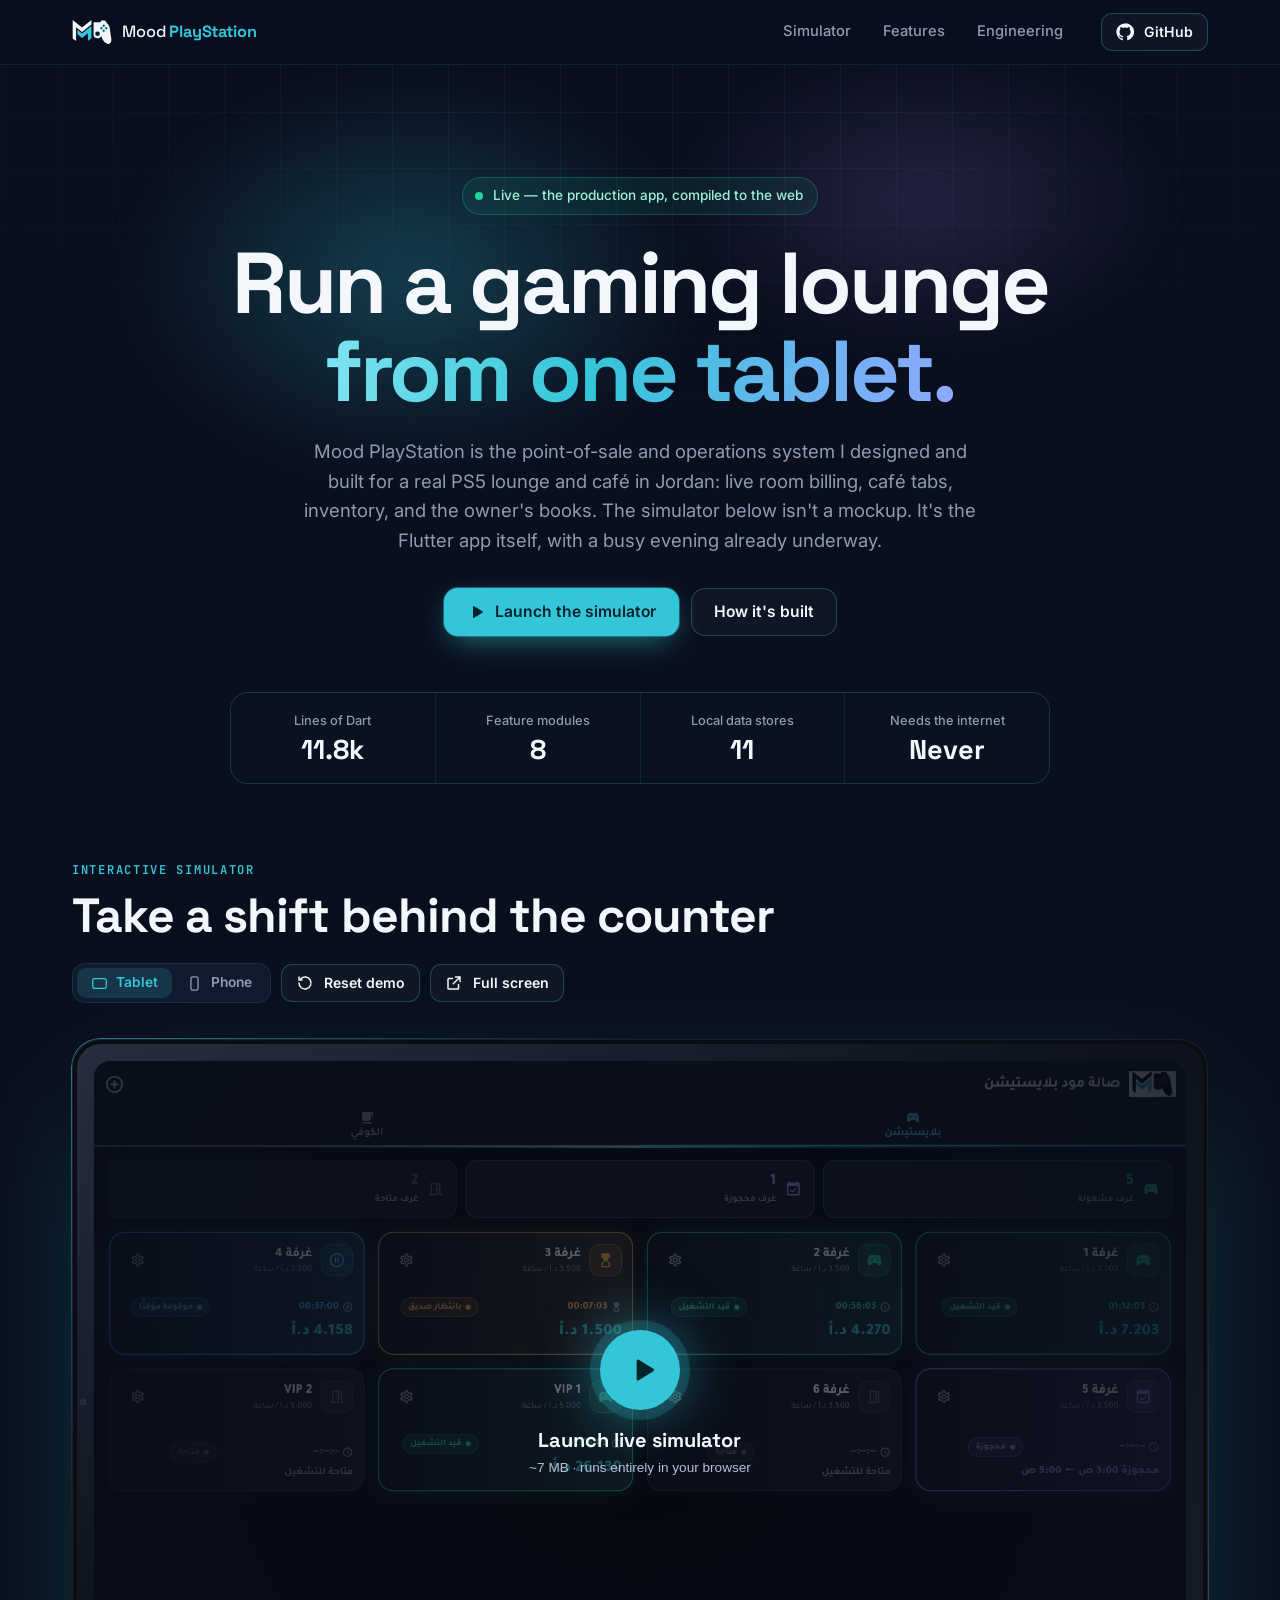
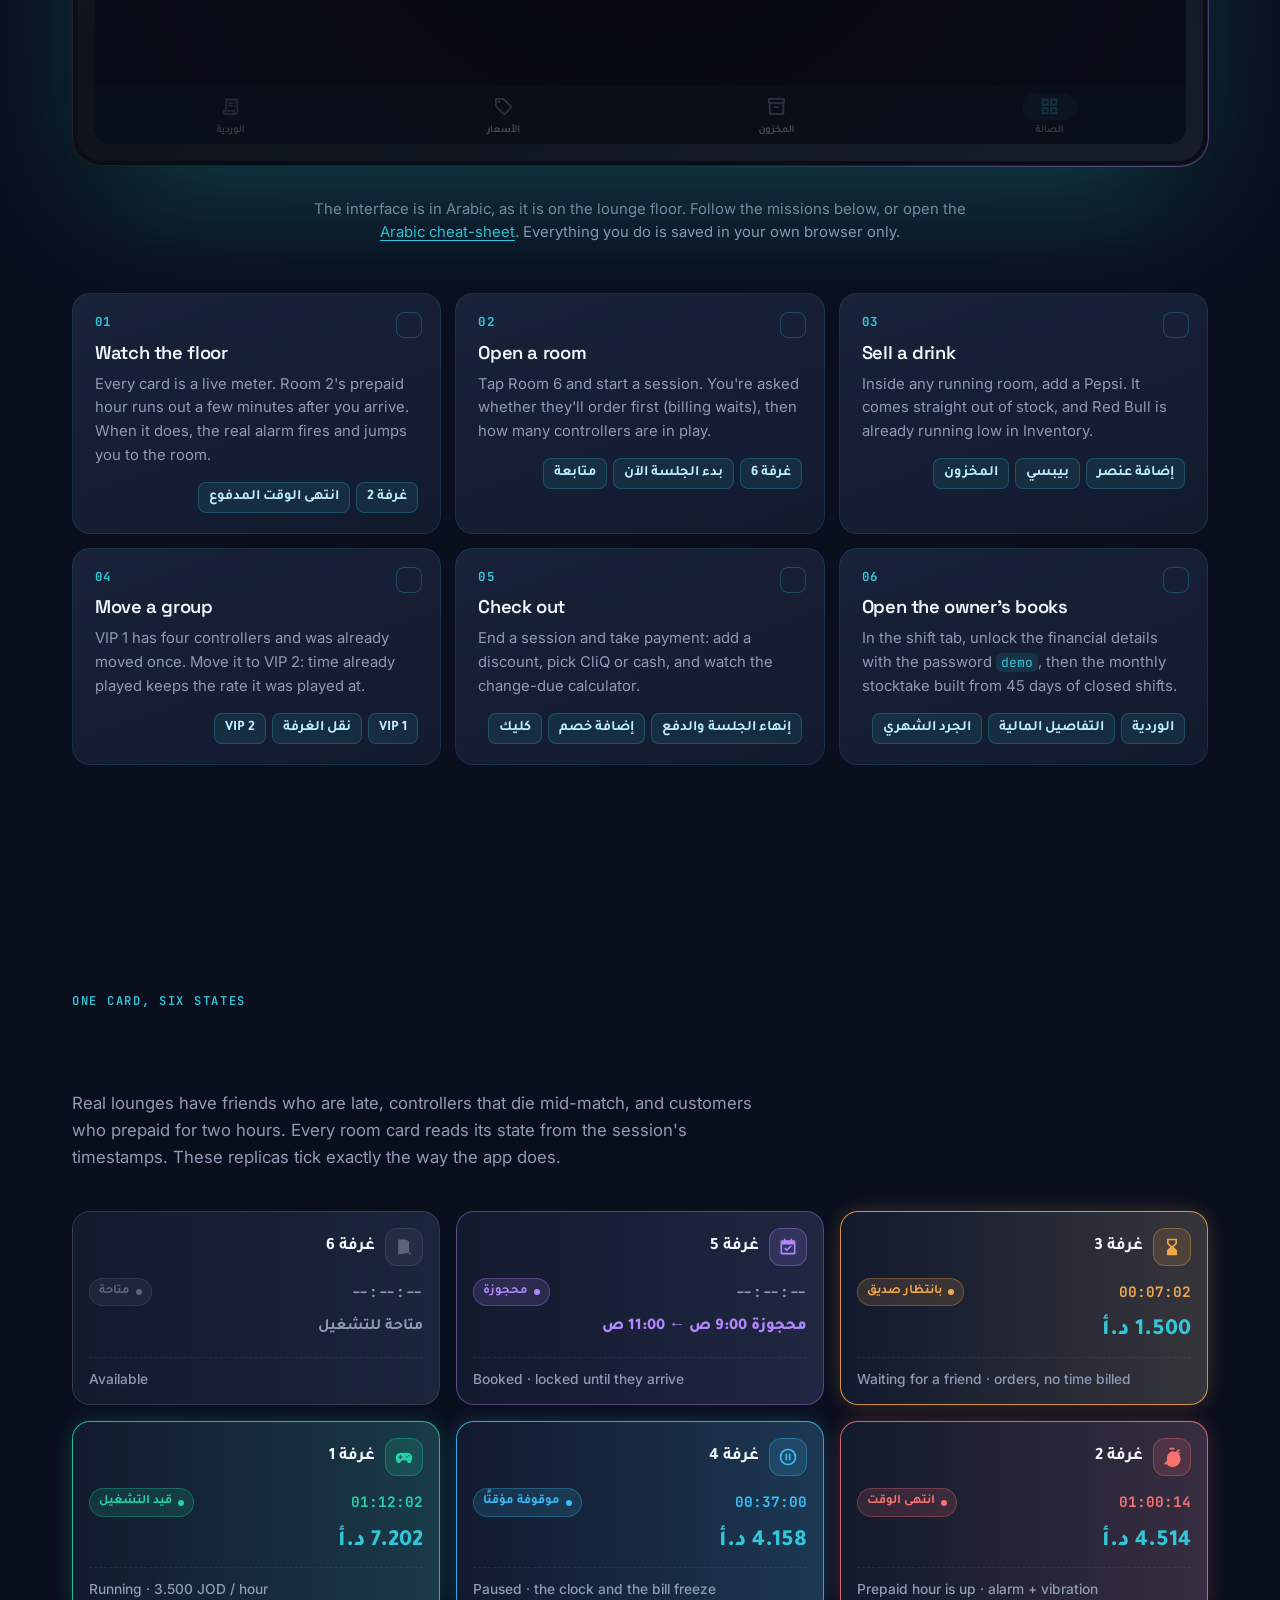
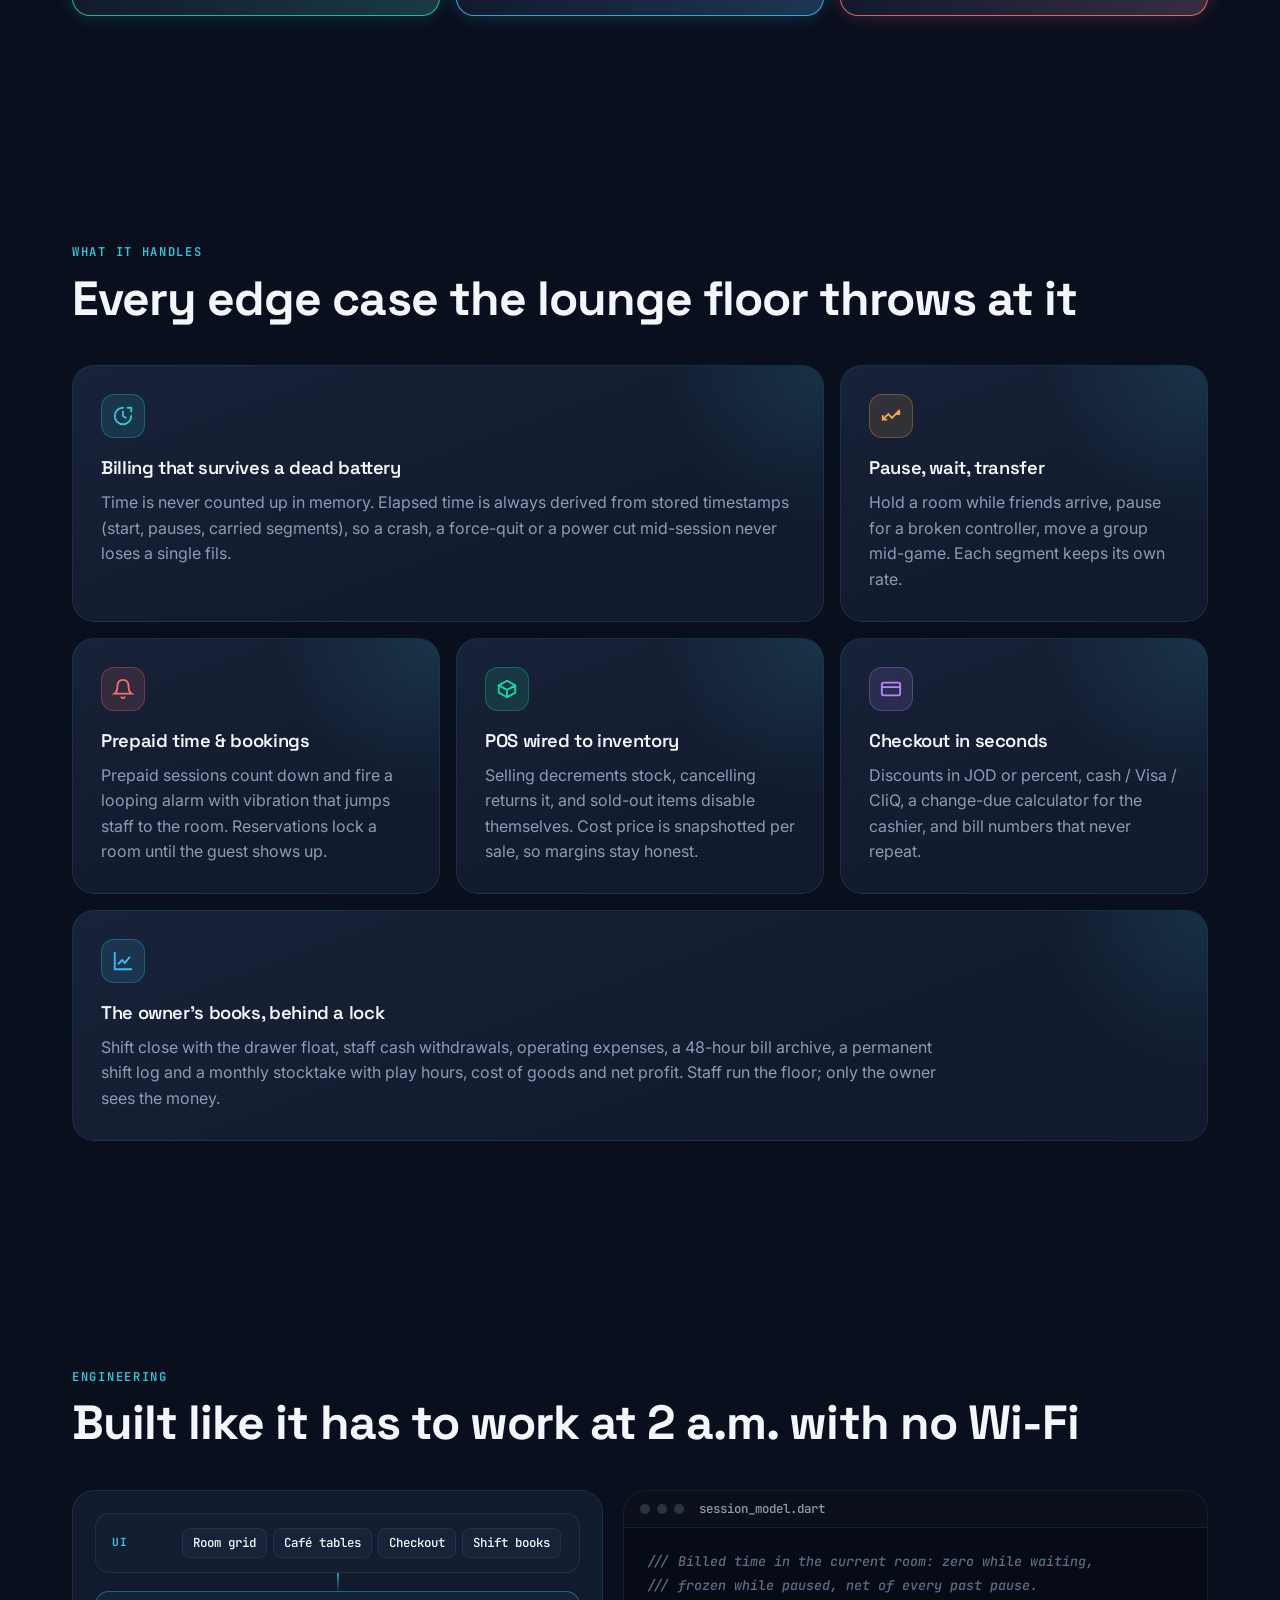
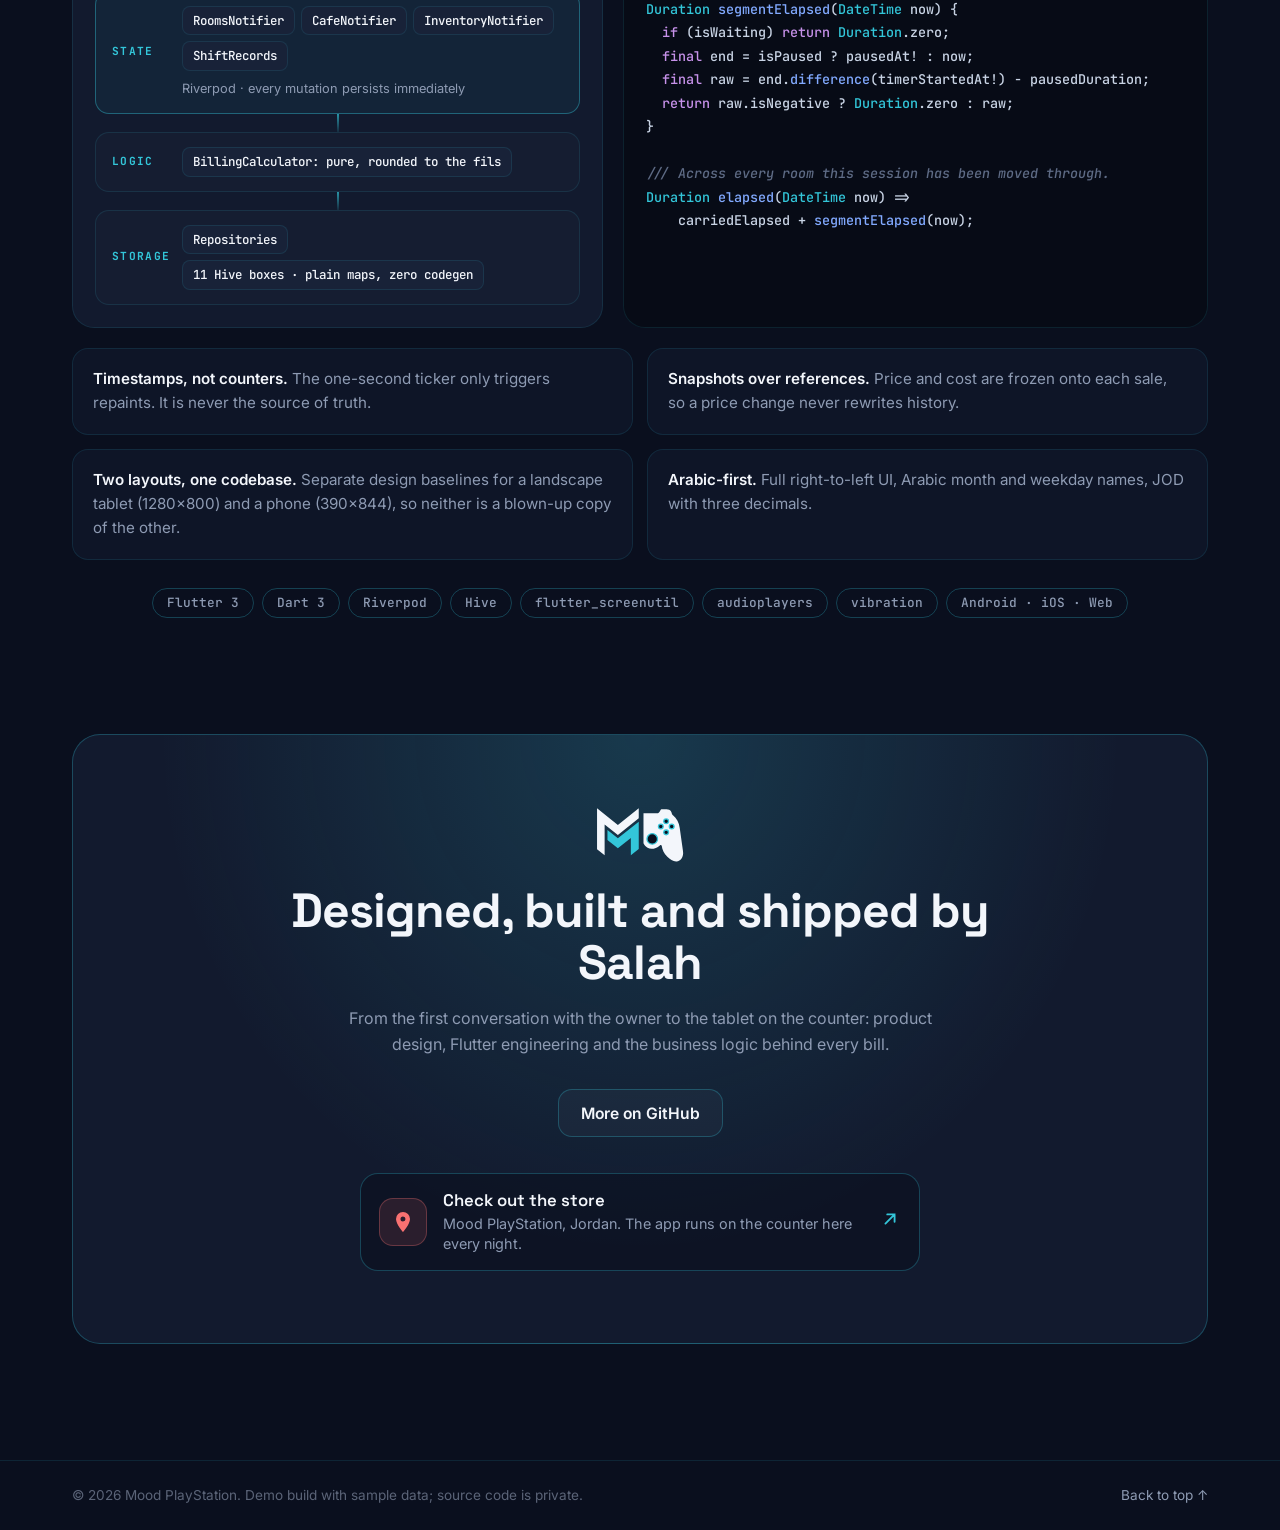
==== commit cd47ea0b: "Link to the real store on Google Maps Co-Authored-By: Claude Opus 5 <noreply@anthropic.com>" ====
--- a/site/index.html
+++ b/site/index.html
@@ -334,6 +334,18 @@
           <a class="btn btn--primary" data-profile="linkedin" href="#" target="_blank" rel="noopener" hidden>Connect on LinkedIn</a>
           <a class="btn btn--ghost" data-profile="github" href="#" target="_blank" rel="noopener">More on GitHub</a>
         </div>
+        <a class="store" href="https://www.google.com/maps/place/Mood+playstation/@31.8826775,35.9335109,128m/data=!3m1!1e3!4m6!3m5!1s0x151b59f9bb0ec86d:0x808d4cbaf487c109!8m2!3d31.8826375!4d35.9338281!16s%2Fg%2F11srrlh__h" target="_blank" rel="noopener">
+          <span class="store__pin" aria-hidden="true">
+            <svg viewBox="0 0 24 24"><path fill="currentColor" d="M12 2a7 7 0 0 0-7 7c0 5.25 7 13 7 13s7-7.75 7-13a7 7 0 0 0-7-7Zm0 9.5A2.5 2.5 0 1 1 12 6.5a2.5 2.5 0 0 1 0 5Z"/></svg>
+          </span>
+          <span class="store__text">
+            <b>Check out the store</b>
+            <span>Mood PlayStation, Jordan. The app runs on the counter here every night.</span>
+          </span>
+          <span class="store__go" aria-hidden="true">
+            <svg viewBox="0 0 24 24"><path fill="none" stroke="currentColor" stroke-width="2" stroke-linecap="round" d="M7 17 17 7M9 7h8v8"/></svg>
+          </span>
+        </a>
       </div>
       </div>
     </section>
--- a/site/styles.css
+++ b/site/styles.css
@@ -766,3 +766,40 @@
   html { scroll-behavior: auto; }
   .reveal { opacity: 1; transform: none; }
 }
+
+/* ── The real store ──────────────────────────────────────── */
+.store {
+  display: flex;
+  align-items: center;
+  gap: 16px;
+  width: 100%;
+  max-width: 560px;
+  margin-top: 36px;
+  padding: 16px 18px;
+  border-radius: 18px;
+  background: rgba(10, 15, 30, .55);
+  border: 1px solid var(--line-strong);
+  color: var(--text);
+  text-align: start;
+  text-decoration: none;
+  transition: border-color .25s, background .25s, transform .25s;
+}
+.store:hover { border-color: rgba(51, 198, 217, .6); background: rgba(51, 198, 217, .08); transform: translateY(-2px); }
+.store__pin {
+  display: grid;
+  place-items: center;
+  flex: none;
+  width: 48px;
+  height: 48px;
+  border-radius: 14px;
+  color: var(--red);
+  background: rgba(248, 113, 113, .12);
+  border: 1px solid rgba(248, 113, 113, .3);
+}
+.store__pin svg { width: 24px; height: 24px; }
+.store__text { display: flex; flex-direction: column; gap: 2px; min-width: 0; }
+.store__text b { font: 600 1.05rem/1.3 var(--display); }
+.store__text span { color: var(--muted); font-size: .9rem; line-height: 1.4; }
+.store__go { flex: none; margin-inline-start: auto; color: var(--teal); }
+.store__go svg { width: 22px; height: 22px; transition: transform .25s; }
+.store:hover .store__go svg { transform: translate(2px, -2px); }
